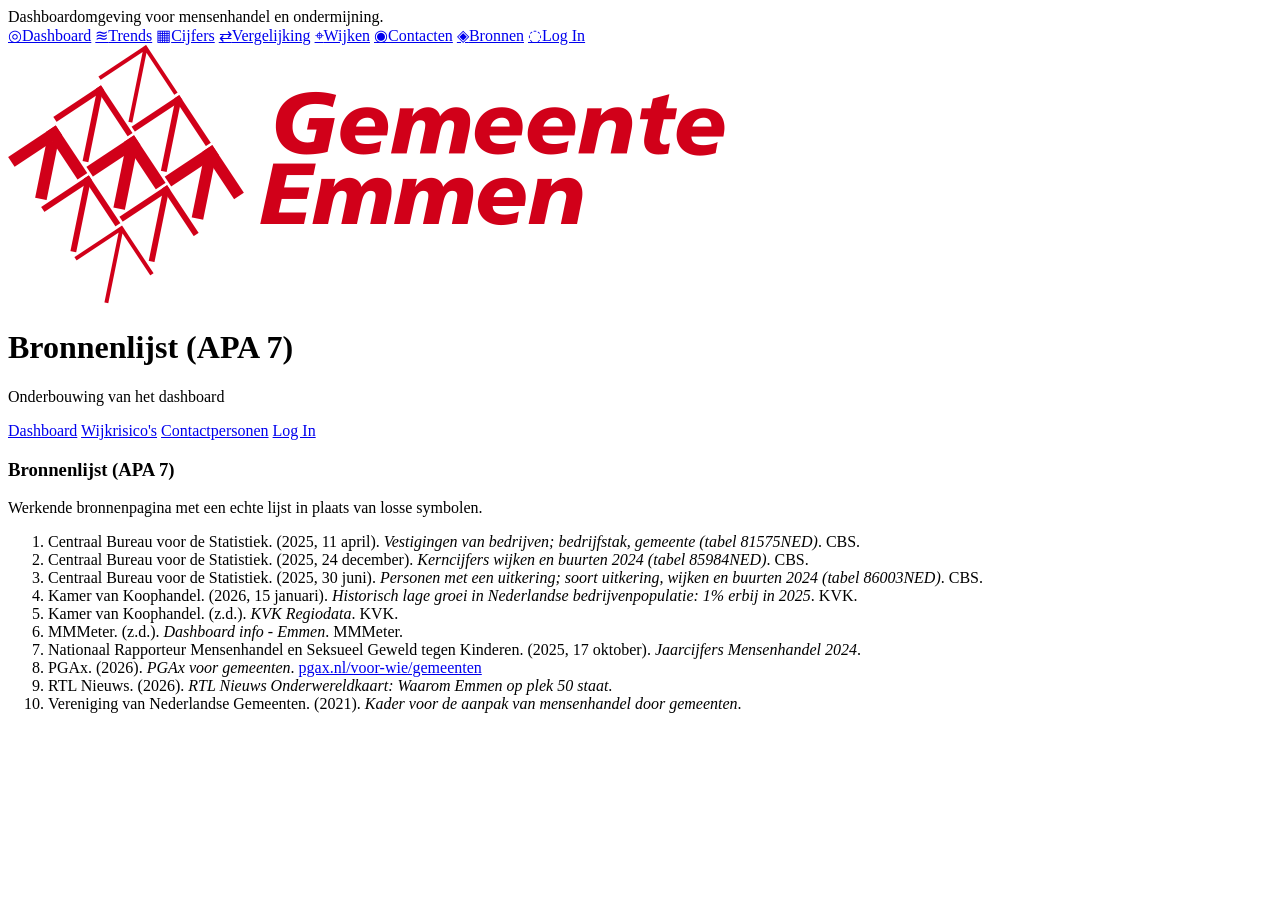
==== bronnen.html @ 6233e115 "Add files via upload" ====
<!DOCTYPE html>
<html lang="nl">
<head>
  <meta charset="UTF-8" />
  <meta name="viewport" content="width=device-width, initial-scale=1.0" />
  <title>Bronnenlijst (APA 7)</title>
  <link rel="stylesheet" href="styles.css" />
</head>
<body>
  <div class="dashboard">
    
    <aside class="sidebar">
      <div class="brand">
        <div class="brand-dot"></div>
        <div class="brand-sub">Dashboardomgeving voor mensenhandel en ondermijning.</div>
      </div>
      <nav class="side-nav"><a href="index.html" class="side-link "><span class="side-icon">◎</span><span>Dashboard</span></a>
<a href="trends.html" class="side-link "><span class="side-icon">≋</span><span>Trends</span></a>
<a href="cijfers.html" class="side-link "><span class="side-icon">▦</span><span>Cijfers</span></a>
<a href="vergelijking.html" class="side-link "><span class="side-icon">⇄</span><span>Vergelijking</span></a>
<a href="kaart.html" class="side-link "><span class="side-icon">⌖</span><span>Wijken</span></a>
<a href="contacten.html" class="side-link "><span class="side-icon">◉</span><span>Contacten</span></a>
<a href="bronnen.html" class="side-link active"><span class="side-icon">◈</span><span>Bronnen</span></a>
<a href="login.html" class="side-link "><span class="side-icon">◌</span><span>Log In</span></a></nav>
    </aside>
    
    <div class="main">
      
      <header class="topbar">
        <div class="topbar-inner">
          <div class="tophead">
            <img src="[data-uri]" alt="Gemeente Emmen logo">
            <div>
              <h1>Bronnenlijst (APA 7)</h1>
              <p>Onderbouwing van het dashboard</p>
            </div>
          </div>
          <div class="top-actions">
            <a class="btn" href="index.html">Dashboard</a>
            <a class="btn" href="kaart.html">Wijkrisico's</a>
            <a class="btn" href="contacten.html">Contactpersonen</a>
            <a class="btn btn-primary" href="login.html">Log In</a>
          </div>
        </div>
      </header>
    
      <main class="page">
        
<section class="section">
  <div class="section-head"><h3>Bronnenlijst (APA 7)</h3><p>Werkende bronnenpagina met een echte lijst in plaats van losse symbolen.</p></div>
  <div class="section-body">
    <ol class="source-list">
      <li><span>Centraal Bureau voor de Statistiek. (2025, 11 april). <em>Vestigingen van bedrijven; bedrijfstak, gemeente (tabel 81575NED)</em>. CBS.</span></li>
      <li><span>Centraal Bureau voor de Statistiek. (2025, 24 december). <em>Kerncijfers wijken en buurten 2024 (tabel 85984NED)</em>. CBS.</span></li>
      <li><span>Centraal Bureau voor de Statistiek. (2025, 30 juni). <em>Personen met een uitkering; soort uitkering, wijken en buurten 2024 (tabel 86003NED)</em>. CBS.</span></li>
      <li><span>Kamer van Koophandel. (2026, 15 januari). <em>Historisch lage groei in Nederlandse bedrijvenpopulatie: 1% erbij in 2025</em>. KVK.</span></li>
      <li><span>Kamer van Koophandel. (z.d.). <em>KVK Regiodata</em>. KVK.</span></li>
      <li><span>MMMeter. (z.d.). <em>Dashboard info - Emmen</em>. MMMeter.</span></li>
      <li><span>Nationaal Rapporteur Mensenhandel en Seksueel Geweld tegen Kinderen. (2025, 17 oktober). <em>Jaarcijfers Mensenhandel 2024</em>.</span></li>
      <li><span>PGAx. (2026). <em>PGAx voor gemeenten</em>. </span><a class="source-link" href="https://pgax.nl/voor-wie/gemeenten" target="_blank" rel="noopener noreferrer">pgax.nl/voor-wie/gemeenten</a></li>
      <li><span>RTL Nieuws. (2026). <em>RTL Nieuws Onderwereldkaart: Waarom Emmen op plek 50 staat</em>.</span></li>
      <li><span>Vereniging van Nederlandse Gemeenten. (2021). <em>Kader voor de aanpak van mensenhandel door gemeenten</em>.</span></li>
    </ol>
  </div>
</section>

      </main>
    </div>
  </div>
  <script src="script.js"></script>
</body>
</html>
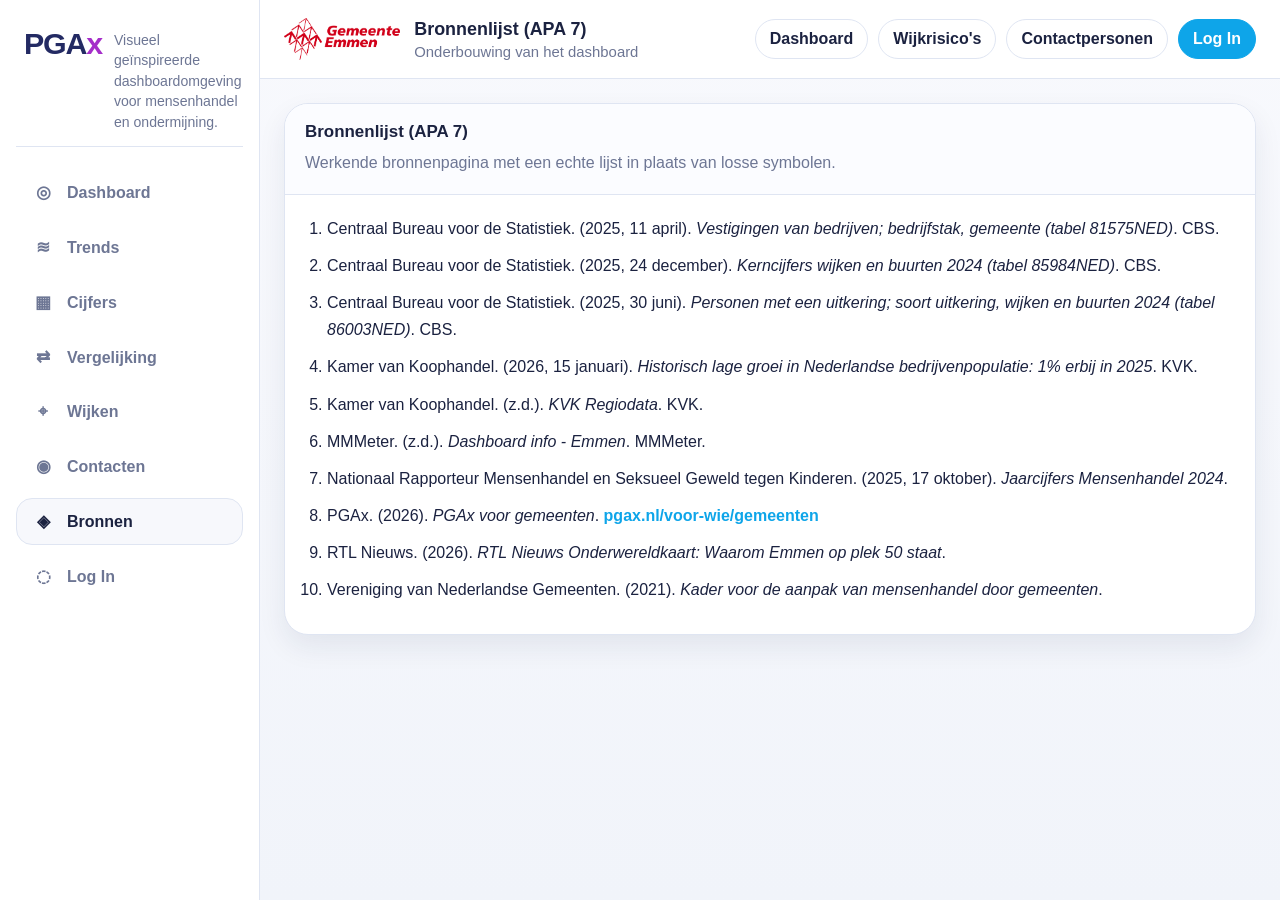
==== commit dbe951a0: "Add files via upload" ====
--- a/bronnen.html
+++ b/bronnen.html
@@ -7,25 +7,24 @@
   <link rel="stylesheet" href="styles.css" />
 </head>
 <body>
-  <div class="dashboard">
+  <div class="app">
     
     <aside class="sidebar">
       <div class="brand">
-        <div class="brand-dot"></div>
-        <div class="brand-sub">Dashboardomgeving voor mensenhandel en ondermijning.</div>
+        <div class="brand-mark">PGA<span class="x">x</span></div>
+        <div class="brand-copy">Visueel geïnspireerde dashboardomgeving voor mensenhandel en ondermijning.</div>
       </div>
-      <nav class="side-nav"><a href="index.html" class="side-link "><span class="side-icon">◎</span><span>Dashboard</span></a>
-<a href="trends.html" class="side-link "><span class="side-icon">≋</span><span>Trends</span></a>
-<a href="cijfers.html" class="side-link "><span class="side-icon">▦</span><span>Cijfers</span></a>
-<a href="vergelijking.html" class="side-link "><span class="side-icon">⇄</span><span>Vergelijking</span></a>
-<a href="kaart.html" class="side-link "><span class="side-icon">⌖</span><span>Wijken</span></a>
-<a href="contacten.html" class="side-link "><span class="side-icon">◉</span><span>Contacten</span></a>
-<a href="bronnen.html" class="side-link active"><span class="side-icon">◈</span><span>Bronnen</span></a>
-<a href="login.html" class="side-link "><span class="side-icon">◌</span><span>Log In</span></a></nav>
+      <nav class="nav"><a href="index.html" class=""><span class="icon">◎</span><span>Dashboard</span></a>
+<a href="trends.html" class=""><span class="icon">≋</span><span>Trends</span></a>
+<a href="cijfers.html" class=""><span class="icon">▦</span><span>Cijfers</span></a>
+<a href="vergelijking.html" class=""><span class="icon">⇄</span><span>Vergelijking</span></a>
+<a href="kaart.html" class=""><span class="icon">⌖</span><span>Wijken</span></a>
+<a href="contacten.html" class=""><span class="icon">◉</span><span>Contacten</span></a>
+<a href="bronnen.html" class="active"><span class="icon">◈</span><span>Bronnen</span></a>
+<a href="login.html" class=""><span class="icon">◌</span><span>Log In</span></a></nav>
     </aside>
     
     <div class="main">
-      
       <header class="topbar">
         <div class="topbar-inner">
           <div class="tophead">
@@ -39,27 +38,26 @@
             <a class="btn" href="index.html">Dashboard</a>
             <a class="btn" href="kaart.html">Wijkrisico's</a>
             <a class="btn" href="contacten.html">Contactpersonen</a>
-            <a class="btn btn-primary" href="login.html">Log In</a>
+            <a class="btn primary" href="login.html">Log In</a>
           </div>
         </div>
       </header>
-    
       <main class="page">
         
 <section class="section">
   <div class="section-head"><h3>Bronnenlijst (APA 7)</h3><p>Werkende bronnenpagina met een echte lijst in plaats van losse symbolen.</p></div>
   <div class="section-body">
     <ol class="source-list">
-      <li><span>Centraal Bureau voor de Statistiek. (2025, 11 april). <em>Vestigingen van bedrijven; bedrijfstak, gemeente (tabel 81575NED)</em>. CBS.</span></li>
-      <li><span>Centraal Bureau voor de Statistiek. (2025, 24 december). <em>Kerncijfers wijken en buurten 2024 (tabel 85984NED)</em>. CBS.</span></li>
-      <li><span>Centraal Bureau voor de Statistiek. (2025, 30 juni). <em>Personen met een uitkering; soort uitkering, wijken en buurten 2024 (tabel 86003NED)</em>. CBS.</span></li>
-      <li><span>Kamer van Koophandel. (2026, 15 januari). <em>Historisch lage groei in Nederlandse bedrijvenpopulatie: 1% erbij in 2025</em>. KVK.</span></li>
-      <li><span>Kamer van Koophandel. (z.d.). <em>KVK Regiodata</em>. KVK.</span></li>
-      <li><span>MMMeter. (z.d.). <em>Dashboard info - Emmen</em>. MMMeter.</span></li>
-      <li><span>Nationaal Rapporteur Mensenhandel en Seksueel Geweld tegen Kinderen. (2025, 17 oktober). <em>Jaarcijfers Mensenhandel 2024</em>.</span></li>
-      <li><span>PGAx. (2026). <em>PGAx voor gemeenten</em>. </span><a class="source-link" href="https://pgax.nl/voor-wie/gemeenten" target="_blank" rel="noopener noreferrer">pgax.nl/voor-wie/gemeenten</a></li>
-      <li><span>RTL Nieuws. (2026). <em>RTL Nieuws Onderwereldkaart: Waarom Emmen op plek 50 staat</em>.</span></li>
-      <li><span>Vereniging van Nederlandse Gemeenten. (2021). <em>Kader voor de aanpak van mensenhandel door gemeenten</em>.</span></li>
+      <li>Centraal Bureau voor de Statistiek. (2025, 11 april). <em>Vestigingen van bedrijven; bedrijfstak, gemeente (tabel 81575NED)</em>. CBS.</li>
+      <li>Centraal Bureau voor de Statistiek. (2025, 24 december). <em>Kerncijfers wijken en buurten 2024 (tabel 85984NED)</em>. CBS.</li>
+      <li>Centraal Bureau voor de Statistiek. (2025, 30 juni). <em>Personen met een uitkering; soort uitkering, wijken en buurten 2024 (tabel 86003NED)</em>. CBS.</li>
+      <li>Kamer van Koophandel. (2026, 15 januari). <em>Historisch lage groei in Nederlandse bedrijvenpopulatie: 1% erbij in 2025</em>. KVK.</li>
+      <li>Kamer van Koophandel. (z.d.). <em>KVK Regiodata</em>. KVK.</li>
+      <li>MMMeter. (z.d.). <em>Dashboard info - Emmen</em>. MMMeter.</li>
+      <li>Nationaal Rapporteur Mensenhandel en Seksueel Geweld tegen Kinderen. (2025, 17 oktober). <em>Jaarcijfers Mensenhandel 2024</em>.</li>
+      <li>PGAx. (2026). <em>PGAx voor gemeenten</em>. <a class="source-link" href="https://pgax.nl/voor-wie/gemeenten" target="_blank" rel="noopener noreferrer">pgax.nl/voor-wie/gemeenten</a></li>
+      <li>RTL Nieuws. (2026). <em>RTL Nieuws Onderwereldkaart: Waarom Emmen op plek 50 staat</em>.</li>
+      <li>Vereniging van Nederlandse Gemeenten. (2021). <em>Kader voor de aanpak van mensenhandel door gemeenten</em>.</li>
     </ol>
   </div>
 </section>
--- a/styles.css
+++ b/styles.css
@@ -0,0 +1,560 @@
+
+:root{
+  --bg:#f5f7fb;
+  --panel:#ffffff;
+  --panel-soft:#f7f8fc;
+  --ink:#1b2240;
+  --muted:#6d7694;
+  --line:#dfe5f2;
+  --navy:#232a63;
+  --purple:#a52ec9;
+  --blue:#0ea5e9;
+  --shadow:0 12px 28px rgba(25,33,72,.08);
+  --radius:20px;
+  --red-soft:#fde7ec;
+  --yellow-soft:#fff3da;
+  --green-soft:#e7f6ea;
+  --purple-soft:#f0e8fb;
+}
+*{box-sizing:border-box}
+html{scroll-behavior:smooth}
+body{
+  margin:0;
+  font-family:Inter,Arial,sans-serif;
+  background:linear-gradient(180deg,#f8f9fd 0%, #f1f4fa 100%);
+  color:var(--ink);
+}
+a{color:inherit}
+.app{
+  display:grid;
+  grid-template-columns:260px minmax(0,1fr);
+  min-height:100vh;
+}
+.sidebar{
+  background:#fff;
+  border-right:1px solid var(--line);
+  padding:22px 16px;
+  position:sticky;
+  top:0;
+  height:100vh;
+}
+.brand{
+  display:flex;
+  align-items:flex-start;
+  gap:12px;
+  margin-bottom:22px;
+  padding:6px 8px 14px 8px;
+  border-bottom:1px solid var(--line);
+}
+.brand-mark{
+  font-size:1.9rem;
+  font-weight:900;
+  line-height:1;
+  color:var(--navy);
+  letter-spacing:-.04em;
+}
+.brand-mark .x{color:var(--purple)}
+.brand-copy{
+  font-size:.88rem;
+  color:var(--muted);
+  line-height:1.45;
+  margin-top:2px;
+}
+.nav{
+  display:grid;
+  gap:8px;
+}
+.nav a{
+  text-decoration:none;
+  display:flex;
+  align-items:center;
+  gap:12px;
+  padding:12px 14px;
+  border-radius:16px;
+  border:1px solid transparent;
+  color:var(--muted);
+  font-weight:700;
+}
+.nav a:hover,.nav a.active{
+  background:var(--panel-soft);
+  border-color:var(--line);
+  color:var(--ink);
+}
+.icon{
+  width:24px;
+  text-align:center;
+  font-size:1.05rem;
+}
+.main{
+  min-width:0;
+}
+.topbar{
+  position:sticky;
+  top:0;
+  z-index:30;
+  background:rgba(255,255,255,.96);
+  backdrop-filter:blur(10px);
+  border-bottom:1px solid var(--line);
+}
+.topbar-inner{
+  max-width:1240px;
+  margin:0 auto;
+  padding:18px 24px;
+  display:flex;
+  align-items:center;
+  justify-content:space-between;
+  gap:16px;
+}
+.tophead{
+  display:flex;
+  align-items:center;
+  gap:14px;
+  min-width:0;
+}
+.tophead img{
+  height:42px;
+  width:auto;
+  display:block;
+  flex-shrink:0;
+}
+.tophead h1{
+  margin:0;
+  font-size:1.12rem;
+}
+.tophead p{
+  margin:4px 0 0 0;
+  color:var(--muted);
+  font-size:.93rem;
+}
+.top-actions{
+  display:flex;
+  gap:10px;
+  flex-wrap:wrap;
+}
+.btn{
+  display:inline-flex;
+  align-items:center;
+  justify-content:center;
+  gap:8px;
+  border:1px solid var(--line);
+  background:#fff;
+  color:var(--ink);
+  border-radius:999px;
+  padding:10px 14px;
+  text-decoration:none;
+  font:inherit;
+  font-weight:700;
+  cursor:pointer;
+}
+.btn.primary{
+  background:var(--blue);
+  border-color:var(--blue);
+  color:#fff;
+}
+.page{
+  max-width:1240px;
+  margin:0 auto;
+  padding:24px;
+}
+.hero,.card,.section,.tile,.stat{
+  background:var(--panel);
+  border:1px solid var(--line);
+  border-radius:24px;
+  box-shadow:var(--shadow);
+}
+.hero,.card{
+  padding:28px;
+  margin-bottom:18px;
+}
+.eyebrow{
+  display:inline-flex;
+  align-items:center;
+  gap:8px;
+  padding:8px 12px;
+  border-radius:999px;
+  background:#eef1fa;
+  color:var(--navy);
+  font-size:.84rem;
+  font-weight:800;
+  margin-bottom:14px;
+}
+.hero-grid{
+  display:grid;
+  grid-template-columns:1.15fr .95fr;
+  gap:22px;
+  align-items:start;
+}
+.hero h2,.card h2{
+  margin:0 0 12px 0;
+  font-size:1.55rem;
+  line-height:1.2;
+}
+.hero p,.card p{
+  margin:0 0 12px 0;
+  color:var(--muted);
+  line-height:1.7;
+}
+.hero-preview{
+  border:1px solid var(--line);
+  border-radius:18px;
+  overflow:hidden;
+  background:linear-gradient(180deg,#fafbff 0%, #f4f6fc 100%);
+  padding:18px;
+}
+.preview-shell{
+  border:1px solid var(--line);
+  border-radius:18px;
+  background:#fff;
+  padding:16px;
+}
+.preview-grid{
+  display:grid;
+  grid-template-columns:1.4fr .9fr;
+  gap:14px;
+}
+.preview-box{
+  border:1px solid var(--line);
+  border-radius:14px;
+  padding:12px;
+  background:#fbfcff;
+}
+.preview-line{
+  height:12px;
+  border-radius:999px;
+  background:#e8ebf4;
+  margin-bottom:10px;
+}
+.preview-line.short{width:42%}
+.preview-line.mid{width:68%}
+.preview-line.long{width:100%}
+.preview-btn{
+  display:inline-block;
+  padding:8px 12px;
+  border-radius:10px;
+  background:var(--blue);
+  color:#fff;
+  font-weight:700;
+}
+.stats{
+  display:grid;
+  grid-template-columns:repeat(4,minmax(0,1fr));
+  gap:14px;
+  margin:18px 0;
+}
+.stat{
+  padding:18px;
+}
+.stat .label{
+  color:var(--muted);
+  font-size:.9rem;
+}
+.stat .value{
+  font-size:1.85rem;
+  font-weight:800;
+  margin-top:8px;
+}
+.tiles{
+  display:grid;
+  grid-template-columns:repeat(3,minmax(0,1fr));
+  gap:16px;
+}
+.tile{
+  padding:18px;
+  text-decoration:none;
+  color:var(--ink);
+}
+.tile.red{background:linear-gradient(180deg,#fff 0%, var(--red-soft) 100%)}
+.tile.yellow{background:linear-gradient(180deg,#fff 0%, var(--yellow-soft) 100%)}
+.tile.green{background:linear-gradient(180deg,#fff 0%, var(--green-soft) 100%)}
+.tile.purple{background:linear-gradient(180deg,#fff 0%, var(--purple-soft) 100%)}
+.tile h3{
+  margin:0 0 8px 0;
+  font-size:1rem;
+}
+.tile p{
+  margin:0;
+  color:var(--muted);
+  line-height:1.6;
+}
+.section{
+  overflow:hidden;
+  margin-bottom:18px;
+}
+.section-head{
+  padding:18px 20px;
+  border-bottom:1px solid var(--line);
+  background:#fbfcff;
+}
+.section-head h3{
+  margin:0;
+  font-size:1.06rem;
+}
+.section-head p{
+  margin:8px 0 0 0;
+  color:var(--muted);
+  line-height:1.6;
+}
+.section-body{
+  padding:20px;
+}
+.grid-2{
+  display:grid;
+  grid-template-columns:repeat(2,minmax(0,1fr));
+  gap:16px;
+}
+.info-box,.mini,.result-card,.kpi,.search-card{
+  border:1px solid var(--line);
+  border-radius:18px;
+  padding:16px;
+  background:#fff;
+}
+.mini h4,.result-card h4,.info-box h4{
+  margin:0 0 8px 0;
+  font-size:.98rem;
+}
+.mini p,.result-card p,.info-box p{
+  margin:0;
+  color:var(--muted);
+  line-height:1.65;
+}
+.kpi-grid{
+  display:grid;
+  grid-template-columns:repeat(3,minmax(0,1fr));
+  gap:16px;
+  margin-bottom:16px;
+}
+.kpi-title{
+  color:var(--muted);
+  font-size:.88rem;
+}
+.kpi-value{
+  font-size:1.7rem;
+  font-weight:800;
+  margin-top:8px;
+}
+.bar-card{
+  border:1px solid var(--line);
+  border-radius:18px;
+  padding:16px;
+  background:#fff;
+}
+.bar-row{margin-bottom:14px}
+.bar-row:last-child{margin-bottom:0}
+.bar-head{
+  display:flex;
+  justify-content:space-between;
+  gap:12px;
+  font-weight:700;
+  margin-bottom:6px;
+}
+.bar-track{
+  width:100%;
+  height:12px;
+  background:#eef2f9;
+  border-radius:999px;
+  overflow:hidden;
+}
+.bar-fill{
+  height:100%;
+  border-radius:999px;
+  background:linear-gradient(90deg,var(--blue),var(--purple));
+}
+.table{
+  width:100%;
+  border-collapse:collapse;
+  font-size:.95rem;
+}
+.table th,.table td{
+  text-align:left;
+  padding:12px 10px;
+  border-bottom:1px solid var(--line);
+  vertical-align:top;
+}
+.table th{
+  font-size:.88rem;
+  color:var(--muted);
+}
+.badge{
+  display:inline-block;
+  padding:6px 10px;
+  border-radius:999px;
+  font-size:.82rem;
+  font-weight:800;
+}
+.badge.high{background:#fdecef;color:#b42318}
+.badge.mid{background:#fff5e6;color:#c87b00}
+.badge.low{background:#edf8ee;color:#2f7d32}
+.badge.soft{
+  background:#eef1fa;
+  color:var(--navy);
+}
+.map-card{
+  position:relative;
+  border:1px solid var(--line);
+  border-radius:20px;
+  overflow:hidden;
+  background:#fff;
+}
+.map-card img{
+  width:100%;
+  display:block;
+}
+.map-overlay{
+  position:absolute;
+  left:14px;
+  bottom:14px;
+}
+.legend{
+  background:#fff;
+  padding:10px 14px;
+  border-radius:14px;
+  box-shadow:0 6px 18px rgba(0,0,0,.12);
+  display:flex;
+  gap:10px;
+  flex-wrap:wrap;
+  font-size:.86rem;
+}
+.legend span{
+  display:inline-flex;
+  align-items:center;
+  gap:8px;
+}
+.dot{
+  width:10px;
+  height:10px;
+  border-radius:999px;
+  display:inline-block;
+}
+.list{
+  display:grid;
+  gap:10px;
+}
+.source-list{
+  margin:0;
+  padding-left:22px;
+  line-height:1.7;
+}
+.source-list li{
+  margin-bottom:10px;
+}
+.source-link{
+  color:var(--blue);
+  text-decoration:none;
+  font-weight:700;
+}
+.source-link:hover{text-decoration:underline}
+.login-box{
+  max-width:560px;
+}
+.field{
+  display:grid;
+  gap:8px;
+  margin-bottom:14px;
+}
+.field label{
+  font-weight:700;
+  font-size:.94rem;
+}
+.field input{
+  width:100%;
+  border:1px solid #cfd7e6;
+  background:#fff;
+  color:var(--ink);
+  border-radius:14px;
+  padding:12px 14px;
+  font:inherit;
+}
+.notice,.success{
+  padding:12px 14px;
+  border-radius:14px;
+  margin-top:14px;
+}
+.notice{background:#fff7f8;border:1px solid #f3c3cb;color:#8a2332}
+.success{background:#edf8ee;border:1px solid #b8dfbc;color:#255d28}
+.hidden{display:none!important}
+.search-grid{
+  display:grid;
+  grid-template-columns:1.2fr 1fr 1fr auto;
+  gap:12px;
+  margin-bottom:18px;
+}
+.search-results{
+  display:grid;
+  gap:14px;
+}
+.meta-grid{
+  display:grid;
+  grid-template-columns:repeat(3,minmax(0,1fr));
+  gap:12px;
+  margin-top:10px;
+}
+.meta-item{
+  border:1px solid var(--line);
+  border-radius:14px;
+  padding:12px;
+  background:#fbfcff;
+}
+.meta-item .label{
+  color:var(--muted);
+  font-size:.84rem;
+  margin-bottom:6px;
+}
+.meta-item .value{
+  font-weight:700;
+}
+.tag{
+  display:inline-block;
+  padding:6px 10px;
+  border-radius:999px;
+  background:#eef1fa;
+  color:var(--navy);
+  font-size:.8rem;
+  font-weight:700;
+  margin-right:6px;
+  margin-top:6px;
+}
+.detail-link{
+  display:inline-flex;
+  align-items:center;
+  gap:8px;
+  padding:8px 12px;
+  border-radius:999px;
+  border:1px solid var(--line);
+  background:#fff;
+  color:var(--ink);
+  text-decoration:none;
+  font-weight:700;
+  margin-top:12px;
+}
+.detail-link:hover{
+  background:var(--panel-soft);
+}
+.case-detail-grid{
+  display:grid;
+  grid-template-columns:repeat(2,minmax(0,1fr));
+  gap:16px;
+}
+.case-box{
+  border:1px solid var(--line);
+  border-radius:18px;
+  padding:16px;
+  background:#fff;
+}
+.case-box h4{margin:0 0 10px 0;font-size:1rem}
+.case-box p{margin:0;color:var(--muted);line-height:1.65}
+.empty-state{
+  color:var(--muted);
+  padding:10px 0;
+}
+@media (max-width:1100px){
+  .app{grid-template-columns:1fr}
+  .sidebar{position:static;height:auto;border-right:0;border-bottom:1px solid var(--line)}
+}
+@media (max-width:980px){
+  .stats,.tiles,.grid-2,.hero-grid,.kpi-grid,.case-detail-grid,.meta-grid{grid-template-columns:1fr}
+  .search-grid{grid-template-columns:1fr}
+}
+@media (max-width:640px){
+  .page,.topbar-inner{padding-left:16px;padding-right:16px}
+  .tophead img{height:34px}
+}
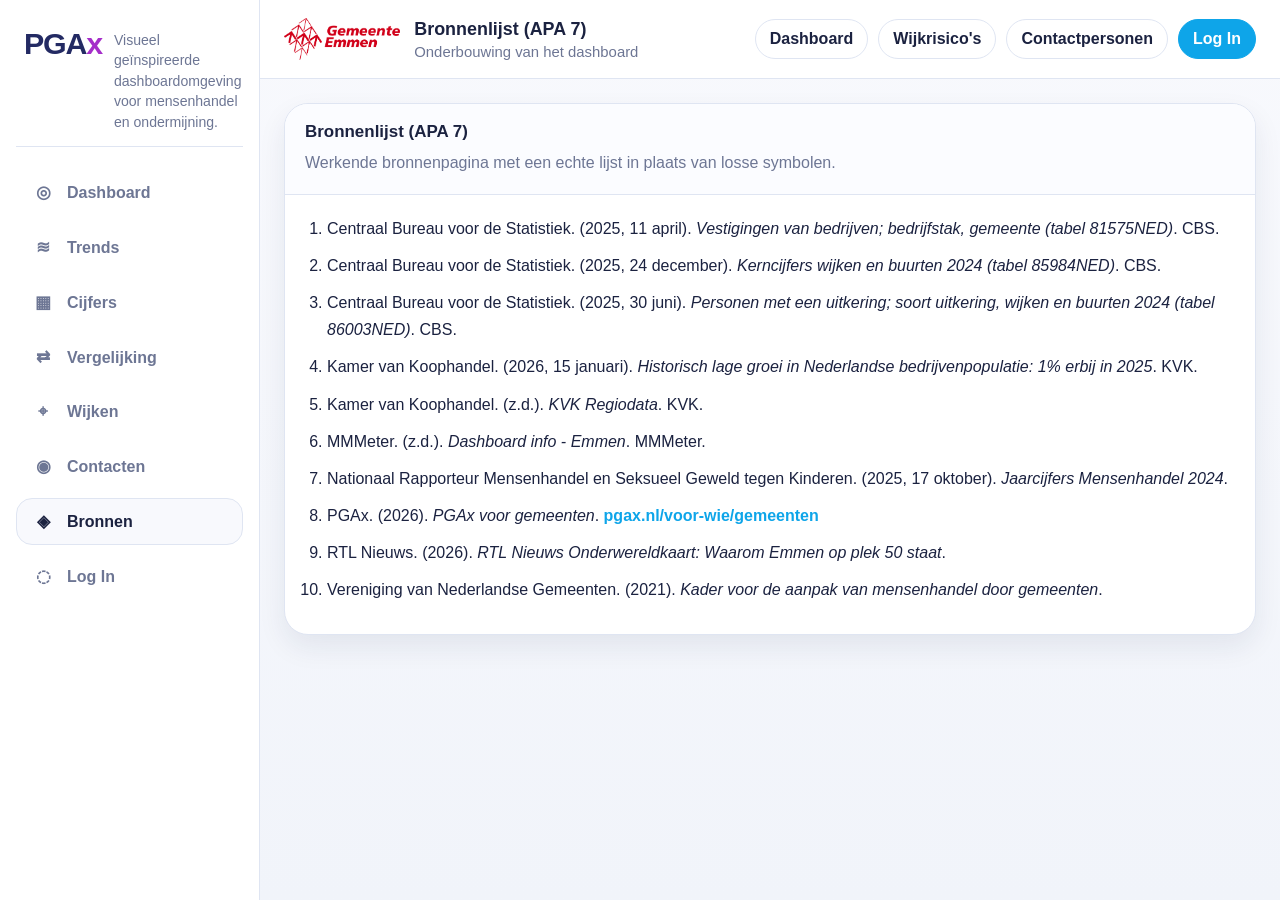
==== commit c8f0e798: "Add files via upload" ====
--- a/bronnen.html
+++ b/bronnen.html
@@ -8,7 +8,6 @@
 </head>
 <body>
   <div class="app">
-    
     <aside class="sidebar">
       <div class="brand">
         <div class="brand-mark">PGA<span class="x">x</span></div>
@@ -23,7 +22,6 @@
 <a href="bronnen.html" class="active"><span class="icon">◈</span><span>Bronnen</span></a>
 <a href="login.html" class=""><span class="icon">◌</span><span>Log In</span></a></nav>
     </aside>
-    
     <div class="main">
       <header class="topbar">
         <div class="topbar-inner">
@@ -43,7 +41,6 @@
         </div>
       </header>
       <main class="page">
-        
 <section class="section">
   <div class="section-head"><h3>Bronnenlijst (APA 7)</h3><p>Werkende bronnenpagina met een echte lijst in plaats van losse symbolen.</p></div>
   <div class="section-body">
@@ -61,8 +58,7 @@
     </ol>
   </div>
 </section>
-
-      </main>
+</main>
     </div>
   </div>
   <script src="script.js"></script>
--- a/styles.css
+++ b/styles.css
@@ -1,560 +1,104 @@
 
 :root{
-  --bg:#f5f7fb;
-  --panel:#ffffff;
-  --panel-soft:#f7f8fc;
-  --ink:#1b2240;
-  --muted:#6d7694;
-  --line:#dfe5f2;
-  --navy:#232a63;
-  --purple:#a52ec9;
-  --blue:#0ea5e9;
-  --shadow:0 12px 28px rgba(25,33,72,.08);
-  --radius:20px;
-  --red-soft:#fde7ec;
-  --yellow-soft:#fff3da;
-  --green-soft:#e7f6ea;
-  --purple-soft:#f0e8fb;
+  --bg:#f5f7fb; --panel:#ffffff; --panel-soft:#f8f9fd; --ink:#1b2240; --muted:#6d7694;
+  --line:#dfe5f2; --navy:#232a63; --purple:#a52ec9; --blue:#0ea5e9; --shadow:0 12px 28px rgba(25,33,72,.08);
+  --red-soft:#fde7ec; --yellow-soft:#fff3da; --green-soft:#e7f6ea; --purple-soft:#f0e8fb;
 }
 *{box-sizing:border-box}
 html{scroll-behavior:smooth}
-body{
-  margin:0;
-  font-family:Inter,Arial,sans-serif;
-  background:linear-gradient(180deg,#f8f9fd 0%, #f1f4fa 100%);
-  color:var(--ink);
-}
+body{margin:0;font-family:Inter,Arial,sans-serif;background:linear-gradient(180deg,#f8f9fd 0%, #f1f4fa 100%);color:var(--ink)}
 a{color:inherit}
-.app{
-  display:grid;
-  grid-template-columns:260px minmax(0,1fr);
-  min-height:100vh;
-}
-.sidebar{
-  background:#fff;
-  border-right:1px solid var(--line);
-  padding:22px 16px;
-  position:sticky;
-  top:0;
-  height:100vh;
-}
-.brand{
-  display:flex;
-  align-items:flex-start;
-  gap:12px;
-  margin-bottom:22px;
-  padding:6px 8px 14px 8px;
-  border-bottom:1px solid var(--line);
-}
-.brand-mark{
-  font-size:1.9rem;
-  font-weight:900;
-  line-height:1;
-  color:var(--navy);
-  letter-spacing:-.04em;
-}
+.app{display:grid;grid-template-columns:260px minmax(0,1fr);min-height:100vh}
+.sidebar{background:#fff;border-right:1px solid var(--line);padding:22px 16px;position:sticky;top:0;height:100vh}
+.brand{display:flex;align-items:flex-start;gap:12px;margin-bottom:22px;padding:6px 8px 14px 8px;border-bottom:1px solid var(--line)}
+.brand-mark{font-size:1.9rem;font-weight:900;line-height:1;color:var(--navy);letter-spacing:-.04em}
 .brand-mark .x{color:var(--purple)}
-.brand-copy{
-  font-size:.88rem;
-  color:var(--muted);
-  line-height:1.45;
-  margin-top:2px;
-}
-.nav{
-  display:grid;
-  gap:8px;
-}
-.nav a{
-  text-decoration:none;
-  display:flex;
-  align-items:center;
-  gap:12px;
-  padding:12px 14px;
-  border-radius:16px;
-  border:1px solid transparent;
-  color:var(--muted);
-  font-weight:700;
-}
-.nav a:hover,.nav a.active{
-  background:var(--panel-soft);
-  border-color:var(--line);
-  color:var(--ink);
-}
-.icon{
-  width:24px;
-  text-align:center;
-  font-size:1.05rem;
-}
-.main{
-  min-width:0;
-}
-.topbar{
-  position:sticky;
-  top:0;
-  z-index:30;
-  background:rgba(255,255,255,.96);
-  backdrop-filter:blur(10px);
-  border-bottom:1px solid var(--line);
-}
-.topbar-inner{
-  max-width:1240px;
-  margin:0 auto;
-  padding:18px 24px;
-  display:flex;
-  align-items:center;
-  justify-content:space-between;
-  gap:16px;
-}
-.tophead{
-  display:flex;
-  align-items:center;
-  gap:14px;
-  min-width:0;
-}
-.tophead img{
-  height:42px;
-  width:auto;
-  display:block;
-  flex-shrink:0;
-}
-.tophead h1{
-  margin:0;
-  font-size:1.12rem;
-}
-.tophead p{
-  margin:4px 0 0 0;
-  color:var(--muted);
-  font-size:.93rem;
-}
-.top-actions{
-  display:flex;
-  gap:10px;
-  flex-wrap:wrap;
-}
-.btn{
-  display:inline-flex;
-  align-items:center;
-  justify-content:center;
-  gap:8px;
-  border:1px solid var(--line);
-  background:#fff;
-  color:var(--ink);
-  border-radius:999px;
-  padding:10px 14px;
-  text-decoration:none;
-  font:inherit;
-  font-weight:700;
-  cursor:pointer;
-}
-.btn.primary{
-  background:var(--blue);
-  border-color:var(--blue);
-  color:#fff;
-}
-.page{
-  max-width:1240px;
-  margin:0 auto;
-  padding:24px;
-}
-.hero,.card,.section,.tile,.stat{
-  background:var(--panel);
-  border:1px solid var(--line);
-  border-radius:24px;
-  box-shadow:var(--shadow);
-}
-.hero,.card{
-  padding:28px;
-  margin-bottom:18px;
-}
-.eyebrow{
-  display:inline-flex;
-  align-items:center;
-  gap:8px;
-  padding:8px 12px;
-  border-radius:999px;
-  background:#eef1fa;
-  color:var(--navy);
-  font-size:.84rem;
-  font-weight:800;
-  margin-bottom:14px;
-}
-.hero-grid{
-  display:grid;
-  grid-template-columns:1.15fr .95fr;
-  gap:22px;
-  align-items:start;
-}
-.hero h2,.card h2{
-  margin:0 0 12px 0;
-  font-size:1.55rem;
-  line-height:1.2;
-}
-.hero p,.card p{
-  margin:0 0 12px 0;
-  color:var(--muted);
-  line-height:1.7;
-}
-.hero-preview{
-  border:1px solid var(--line);
-  border-radius:18px;
-  overflow:hidden;
-  background:linear-gradient(180deg,#fafbff 0%, #f4f6fc 100%);
-  padding:18px;
-}
-.preview-shell{
-  border:1px solid var(--line);
-  border-radius:18px;
-  background:#fff;
-  padding:16px;
-}
-.preview-grid{
-  display:grid;
-  grid-template-columns:1.4fr .9fr;
-  gap:14px;
-}
-.preview-box{
-  border:1px solid var(--line);
-  border-radius:14px;
-  padding:12px;
-  background:#fbfcff;
-}
-.preview-line{
-  height:12px;
-  border-radius:999px;
-  background:#e8ebf4;
-  margin-bottom:10px;
-}
-.preview-line.short{width:42%}
-.preview-line.mid{width:68%}
-.preview-line.long{width:100%}
-.preview-btn{
-  display:inline-block;
-  padding:8px 12px;
-  border-radius:10px;
-  background:var(--blue);
-  color:#fff;
-  font-weight:700;
-}
-.stats{
-  display:grid;
-  grid-template-columns:repeat(4,minmax(0,1fr));
-  gap:14px;
-  margin:18px 0;
-}
-.stat{
-  padding:18px;
-}
-.stat .label{
-  color:var(--muted);
-  font-size:.9rem;
-}
-.stat .value{
-  font-size:1.85rem;
-  font-weight:800;
-  margin-top:8px;
-}
-.tiles{
-  display:grid;
-  grid-template-columns:repeat(3,minmax(0,1fr));
-  gap:16px;
-}
-.tile{
-  padding:18px;
-  text-decoration:none;
-  color:var(--ink);
-}
+.brand-copy{font-size:.88rem;color:var(--muted);line-height:1.45;margin-top:2px}
+.nav{display:grid;gap:8px}
+.nav a{text-decoration:none;display:flex;align-items:center;gap:12px;padding:12px 14px;border-radius:16px;border:1px solid transparent;color:var(--muted);font-weight:700}
+.nav a:hover,.nav a.active{background:var(--panel-soft);border-color:var(--line);color:var(--ink)}
+.icon{width:24px;text-align:center;font-size:1.05rem}
+.main{min-width:0}
+.topbar{position:sticky;top:0;z-index:20;background:rgba(255,255,255,.96);backdrop-filter:blur(10px);border-bottom:1px solid var(--line)}
+.topbar-inner{max-width:1240px;margin:0 auto;padding:18px 24px;display:flex;align-items:center;justify-content:space-between;gap:16px}
+.tophead{display:flex;align-items:center;gap:14px;min-width:0}
+.tophead img{height:42px;width:auto;display:block;flex-shrink:0}
+.tophead h1{margin:0;font-size:1.12rem}
+.tophead p{margin:4px 0 0 0;color:var(--muted);font-size:.93rem}
+.top-actions{display:flex;gap:10px;flex-wrap:wrap}
+.btn{display:inline-flex;align-items:center;justify-content:center;gap:8px;border:1px solid var(--line);background:#fff;color:var(--ink);border-radius:999px;padding:10px 14px;text-decoration:none;font:inherit;font-weight:700;cursor:pointer}
+.btn.primary{background:var(--blue);border-color:var(--blue);color:#fff}
+.page{max-width:1240px;margin:0 auto;padding:24px}
+.hero,.card,.section,.tile,.stat{background:var(--panel);border:1px solid var(--line);border-radius:24px;box-shadow:var(--shadow)}
+.hero,.card{padding:28px;margin-bottom:18px}
+.eyebrow{display:inline-flex;align-items:center;gap:8px;padding:8px 12px;border-radius:999px;background:#eef1fa;color:var(--navy);font-size:.84rem;font-weight:800;margin-bottom:14px}
+.hero-grid{display:grid;grid-template-columns:1.15fr .95fr;gap:22px;align-items:start}
+.hero h2,.card h2{margin:0 0 12px 0;font-size:1.55rem;line-height:1.2}
+.hero p,.card p{margin:0 0 12px 0;color:var(--muted);line-height:1.7}
+.preview-box{border:1px solid var(--line);border-radius:18px;background:#fff;padding:16px}
+.preview-line{height:12px;border-radius:999px;background:#e8ebf4;margin-bottom:10px}
+.preview-line.short{width:42%}.preview-line.mid{width:68%}.preview-line.long{width:100%}
+.preview-grid{display:grid;grid-template-columns:1.4fr .9fr;gap:14px}
+.preview-btn{display:inline-block;padding:8px 12px;border-radius:10px;background:var(--blue);color:#fff;font-weight:700}
+.stats{display:grid;grid-template-columns:repeat(4,minmax(0,1fr));gap:14px;margin:18px 0}
+.stat{padding:18px}.stat .label{color:var(--muted);font-size:.9rem}.stat .value{font-size:1.85rem;font-weight:800;margin-top:8px}
+.tiles{display:grid;grid-template-columns:repeat(3,minmax(0,1fr));gap:16px}
+.tile{padding:18px;text-decoration:none;color:var(--ink)}
 .tile.red{background:linear-gradient(180deg,#fff 0%, var(--red-soft) 100%)}
 .tile.yellow{background:linear-gradient(180deg,#fff 0%, var(--yellow-soft) 100%)}
 .tile.green{background:linear-gradient(180deg,#fff 0%, var(--green-soft) 100%)}
 .tile.purple{background:linear-gradient(180deg,#fff 0%, var(--purple-soft) 100%)}
-.tile h3{
-  margin:0 0 8px 0;
-  font-size:1rem;
-}
-.tile p{
-  margin:0;
-  color:var(--muted);
-  line-height:1.6;
-}
-.section{
-  overflow:hidden;
-  margin-bottom:18px;
-}
-.section-head{
-  padding:18px 20px;
-  border-bottom:1px solid var(--line);
-  background:#fbfcff;
-}
-.section-head h3{
-  margin:0;
-  font-size:1.06rem;
-}
-.section-head p{
-  margin:8px 0 0 0;
-  color:var(--muted);
-  line-height:1.6;
-}
-.section-body{
-  padding:20px;
-}
-.grid-2{
-  display:grid;
-  grid-template-columns:repeat(2,minmax(0,1fr));
-  gap:16px;
-}
-.info-box,.mini,.result-card,.kpi,.search-card{
-  border:1px solid var(--line);
-  border-radius:18px;
-  padding:16px;
-  background:#fff;
-}
-.mini h4,.result-card h4,.info-box h4{
-  margin:0 0 8px 0;
-  font-size:.98rem;
-}
-.mini p,.result-card p,.info-box p{
-  margin:0;
-  color:var(--muted);
-  line-height:1.65;
-}
-.kpi-grid{
-  display:grid;
-  grid-template-columns:repeat(3,minmax(0,1fr));
-  gap:16px;
-  margin-bottom:16px;
-}
-.kpi-title{
-  color:var(--muted);
-  font-size:.88rem;
-}
-.kpi-value{
-  font-size:1.7rem;
-  font-weight:800;
-  margin-top:8px;
-}
-.bar-card{
-  border:1px solid var(--line);
-  border-radius:18px;
-  padding:16px;
-  background:#fff;
-}
-.bar-row{margin-bottom:14px}
-.bar-row:last-child{margin-bottom:0}
-.bar-head{
-  display:flex;
-  justify-content:space-between;
-  gap:12px;
-  font-weight:700;
-  margin-bottom:6px;
-}
-.bar-track{
-  width:100%;
-  height:12px;
-  background:#eef2f9;
-  border-radius:999px;
-  overflow:hidden;
-}
-.bar-fill{
-  height:100%;
-  border-radius:999px;
-  background:linear-gradient(90deg,var(--blue),var(--purple));
-}
-.table{
-  width:100%;
-  border-collapse:collapse;
-  font-size:.95rem;
-}
-.table th,.table td{
-  text-align:left;
-  padding:12px 10px;
-  border-bottom:1px solid var(--line);
-  vertical-align:top;
-}
-.table th{
-  font-size:.88rem;
-  color:var(--muted);
-}
-.badge{
-  display:inline-block;
-  padding:6px 10px;
-  border-radius:999px;
-  font-size:.82rem;
-  font-weight:800;
-}
+.tile h3{margin:0 0 8px 0;font-size:1rem}.tile p{margin:0;color:var(--muted);line-height:1.6}
+.section{overflow:hidden;margin-bottom:18px}
+.section-head{padding:18px 20px;border-bottom:1px solid var(--line);background:#fbfcff}
+.section-head h3{margin:0;font-size:1.06rem}.section-head p{margin:8px 0 0 0;color:var(--muted);line-height:1.6}
+.section-body{padding:20px}
+.grid-2,.kpi-grid,.case-detail-grid,.meta-grid{display:grid;grid-template-columns:repeat(2,minmax(0,1fr));gap:16px}
+.kpi-grid{grid-template-columns:repeat(3,minmax(0,1fr));margin-bottom:16px}
+.info-box,.mini,.result-card,.kpi,.search-card,.case-box{border:1px solid var(--line);border-radius:18px;padding:16px;background:#fff}
+.mini h4,.result-card h4,.info-box h4,.case-box h4{margin:0 0 8px 0;font-size:.98rem}
+.mini p,.result-card p,.info-box p,.case-box p{margin:0;color:var(--muted);line-height:1.65}
+.kpi-title{color:var(--muted);font-size:.88rem}.kpi-value{font-size:1.7rem;font-weight:800;margin-top:8px}
+.bar-card{border:1px solid var(--line);border-radius:18px;padding:16px;background:#fff}
+.bar-row{margin-bottom:14px}.bar-row:last-child{margin-bottom:0}
+.bar-head{display:flex;justify-content:space-between;gap:12px;font-weight:700;margin-bottom:6px}
+.bar-track{width:100%;height:12px;background:#eef2f9;border-radius:999px;overflow:hidden}
+.bar-fill{height:100%;border-radius:999px;background:linear-gradient(90deg,var(--blue),var(--purple))}
+.table{width:100%;border-collapse:collapse;font-size:.95rem}
+.table th,.table td{text-align:left;padding:12px 10px;border-bottom:1px solid var(--line);vertical-align:top}
+.table th{font-size:.88rem;color:var(--muted)}
+.badge{display:inline-block;padding:6px 10px;border-radius:999px;font-size:.82rem;font-weight:800}
 .badge.high{background:#fdecef;color:#b42318}
 .badge.mid{background:#fff5e6;color:#c87b00}
 .badge.low{background:#edf8ee;color:#2f7d32}
-.badge.soft{
-  background:#eef1fa;
-  color:var(--navy);
-}
-.map-card{
-  position:relative;
-  border:1px solid var(--line);
-  border-radius:20px;
-  overflow:hidden;
-  background:#fff;
-}
-.map-card img{
-  width:100%;
-  display:block;
-}
-.map-overlay{
-  position:absolute;
-  left:14px;
-  bottom:14px;
-}
-.legend{
-  background:#fff;
-  padding:10px 14px;
-  border-radius:14px;
-  box-shadow:0 6px 18px rgba(0,0,0,.12);
-  display:flex;
-  gap:10px;
-  flex-wrap:wrap;
-  font-size:.86rem;
-}
-.legend span{
-  display:inline-flex;
-  align-items:center;
-  gap:8px;
-}
-.dot{
-  width:10px;
-  height:10px;
-  border-radius:999px;
-  display:inline-block;
-}
-.list{
-  display:grid;
-  gap:10px;
-}
-.source-list{
-  margin:0;
-  padding-left:22px;
-  line-height:1.7;
-}
-.source-list li{
-  margin-bottom:10px;
-}
-.source-link{
-  color:var(--blue);
-  text-decoration:none;
-  font-weight:700;
-}
-.source-link:hover{text-decoration:underline}
-.login-box{
-  max-width:560px;
-}
-.field{
-  display:grid;
-  gap:8px;
-  margin-bottom:14px;
-}
-.field label{
-  font-weight:700;
-  font-size:.94rem;
-}
-.field input{
-  width:100%;
-  border:1px solid #cfd7e6;
-  background:#fff;
-  color:var(--ink);
-  border-radius:14px;
-  padding:12px 14px;
-  font:inherit;
-}
-.notice,.success{
-  padding:12px 14px;
-  border-radius:14px;
-  margin-top:14px;
-}
+.badge.soft{background:#eef1fa;color:var(--navy)}
+.map-card{position:relative;border:1px solid var(--line);border-radius:20px;overflow:hidden;background:#fff}
+.map-card img{width:100%;display:block}
+.map-overlay{position:absolute;left:14px;bottom:14px}
+.legend{background:#fff;padding:10px 14px;border-radius:14px;box-shadow:0 6px 18px rgba(0,0,0,.12);display:flex;gap:10px;flex-wrap:wrap;font-size:.86rem}
+.legend span{display:inline-flex;align-items:center;gap:8px}
+.dot{width:10px;height:10px;border-radius:999px;display:inline-block}
+.source-list{margin:0;padding-left:22px;line-height:1.7}
+.source-list li{margin-bottom:10px}
+.source-link{color:var(--blue);text-decoration:none;font-weight:700}.source-link:hover{text-decoration:underline}
+.login-box{max-width:560px}
+.field{display:grid;gap:8px;margin-bottom:14px}
+.field label{font-weight:700;font-size:.94rem}
+.field input{width:100%;border:1px solid #cfd7e6;background:#fff;color:var(--ink);border-radius:14px;padding:12px 14px;font:inherit}
+.notice,.success{padding:12px 14px;border-radius:14px;margin-top:14px}
 .notice{background:#fff7f8;border:1px solid #f3c3cb;color:#8a2332}
 .success{background:#edf8ee;border:1px solid #b8dfbc;color:#255d28}
 .hidden{display:none!important}
-.search-grid{
-  display:grid;
-  grid-template-columns:1.2fr 1fr 1fr auto;
-  gap:12px;
-  margin-bottom:18px;
-}
-.search-results{
-  display:grid;
-  gap:14px;
-}
-.meta-grid{
-  display:grid;
-  grid-template-columns:repeat(3,minmax(0,1fr));
-  gap:12px;
-  margin-top:10px;
-}
-.meta-item{
-  border:1px solid var(--line);
-  border-radius:14px;
-  padding:12px;
-  background:#fbfcff;
-}
-.meta-item .label{
-  color:var(--muted);
-  font-size:.84rem;
-  margin-bottom:6px;
-}
-.meta-item .value{
-  font-weight:700;
-}
-.tag{
-  display:inline-block;
-  padding:6px 10px;
-  border-radius:999px;
-  background:#eef1fa;
-  color:var(--navy);
-  font-size:.8rem;
-  font-weight:700;
-  margin-right:6px;
-  margin-top:6px;
-}
-.detail-link{
-  display:inline-flex;
-  align-items:center;
-  gap:8px;
-  padding:8px 12px;
-  border-radius:999px;
-  border:1px solid var(--line);
-  background:#fff;
-  color:var(--ink);
-  text-decoration:none;
-  font-weight:700;
-  margin-top:12px;
-}
-.detail-link:hover{
-  background:var(--panel-soft);
-}
-.case-detail-grid{
-  display:grid;
-  grid-template-columns:repeat(2,minmax(0,1fr));
-  gap:16px;
-}
-.case-box{
-  border:1px solid var(--line);
-  border-radius:18px;
-  padding:16px;
-  background:#fff;
-}
-.case-box h4{margin:0 0 10px 0;font-size:1rem}
-.case-box p{margin:0;color:var(--muted);line-height:1.65}
-.empty-state{
-  color:var(--muted);
-  padding:10px 0;
-}
-@media (max-width:1100px){
-  .app{grid-template-columns:1fr}
-  .sidebar{position:static;height:auto;border-right:0;border-bottom:1px solid var(--line)}
-}
-@media (max-width:980px){
-  .stats,.tiles,.grid-2,.hero-grid,.kpi-grid,.case-detail-grid,.meta-grid{grid-template-columns:1fr}
-  .search-grid{grid-template-columns:1fr}
-}
-@media (max-width:640px){
-  .page,.topbar-inner{padding-left:16px;padding-right:16px}
-  .tophead img{height:34px}
-}
+.search-grid{display:grid;grid-template-columns:1.2fr 1fr 1fr auto;gap:12px;margin-bottom:18px}
+.search-results{display:grid;gap:14px}
+.meta-grid{grid-template-columns:repeat(3,minmax(0,1fr));margin-top:10px}
+.meta-item{border:1px solid var(--line);border-radius:14px;padding:12px;background:#fbfcff}
+.meta-item .label{color:var(--muted);font-size:.84rem;margin-bottom:6px}
+.meta-item .value{font-weight:700}
+.tag{display:inline-block;padding:6px 10px;border-radius:999px;background:#eef1fa;color:var(--navy);font-size:.8rem;font-weight:700;margin-right:6px;margin-top:6px}
+.detail-link{display:inline-flex;align-items:center;gap:8px;padding:8px 12px;border-radius:999px;border:1px solid var(--line);background:#fff;color:var(--ink);text-decoration:none;font-weight:700;margin-top:12px}
+.detail-link:hover{background:var(--panel-soft)}
+.empty-state{color:var(--muted);padding:10px 0}
+@media (max-width:1100px){.app{grid-template-columns:1fr}.sidebar{position:static;height:auto;border-right:0;border-bottom:1px solid var(--line)}}
+@media (max-width:980px){.stats,.tiles,.grid-2,.hero-grid,.kpi-grid,.case-detail-grid,.meta-grid{grid-template-columns:1fr}.search-grid,.preview-grid{grid-template-columns:1fr}}
+@media (max-width:640px){.page,.topbar-inner{padding-left:16px;padding-right:16px}.tophead img{height:34px}}
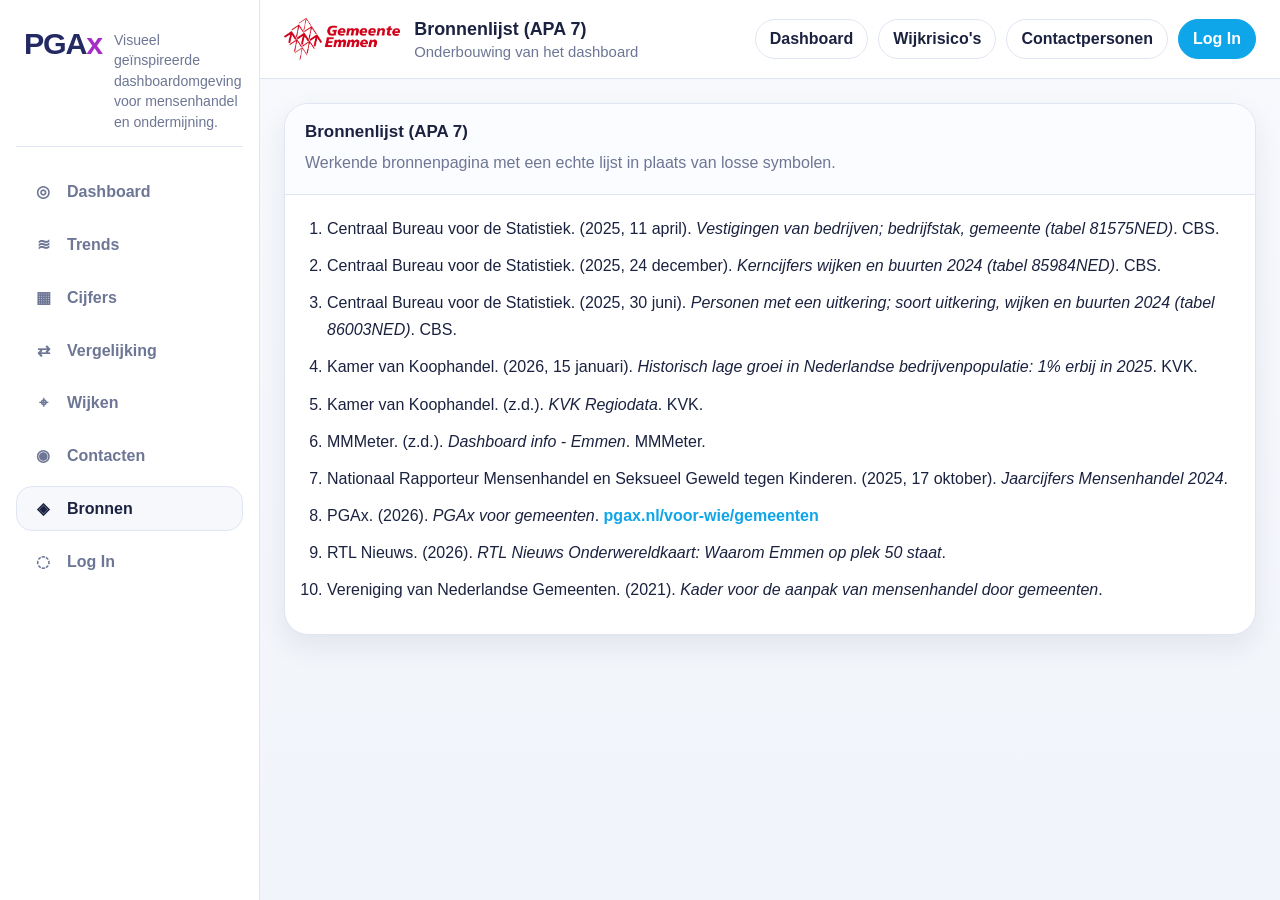
==== commit 5901b472: "Add files via upload" ====
--- a/bronnen.html
+++ b/bronnen.html
@@ -1,66 +1,25 @@
 <!DOCTYPE html>
-<html lang="nl">
-<head>
-  <meta charset="UTF-8" />
-  <meta name="viewport" content="width=device-width, initial-scale=1.0" />
-  <title>Bronnenlijst (APA 7)</title>
-  <link rel="stylesheet" href="styles.css" />
-</head>
-<body>
-  <div class="app">
-    <aside class="sidebar">
-      <div class="brand">
-        <div class="brand-mark">PGA<span class="x">x</span></div>
-        <div class="brand-copy">Visueel geïnspireerde dashboardomgeving voor mensenhandel en ondermijning.</div>
-      </div>
-      <nav class="nav"><a href="index.html" class=""><span class="icon">◎</span><span>Dashboard</span></a>
+<html lang="nl"><head><meta charset="UTF-8" /><meta name="viewport" content="width=device-width, initial-scale=1.0" /><title>Bronnenlijst (APA 7)</title><link rel="stylesheet" href="styles.css" /></head>
+<body><div class="app"><aside class="sidebar"><div class="brand"><div class="brand-mark">PGA<span class="x">x</span></div><div class="brand-copy">Visueel geïnspireerde dashboardomgeving voor mensenhandel en ondermijning.</div></div><nav class="nav"><a href="index.html" class=""><span class="icon">◎</span><span>Dashboard</span></a>
 <a href="trends.html" class=""><span class="icon">≋</span><span>Trends</span></a>
 <a href="cijfers.html" class=""><span class="icon">▦</span><span>Cijfers</span></a>
 <a href="vergelijking.html" class=""><span class="icon">⇄</span><span>Vergelijking</span></a>
 <a href="kaart.html" class=""><span class="icon">⌖</span><span>Wijken</span></a>
 <a href="contacten.html" class=""><span class="icon">◉</span><span>Contacten</span></a>
 <a href="bronnen.html" class="active"><span class="icon">◈</span><span>Bronnen</span></a>
-<a href="login.html" class=""><span class="icon">◌</span><span>Log In</span></a></nav>
-    </aside>
-    <div class="main">
-      <header class="topbar">
-        <div class="topbar-inner">
-          <div class="tophead">
-            <img src="[data-uri]" alt="Gemeente Emmen logo">
-            <div>
-              <h1>Bronnenlijst (APA 7)</h1>
-              <p>Onderbouwing van het dashboard</p>
-            </div>
-          </div>
-          <div class="top-actions">
-            <a class="btn" href="index.html">Dashboard</a>
-            <a class="btn" href="kaart.html">Wijkrisico's</a>
-            <a class="btn" href="contacten.html">Contactpersonen</a>
-            <a class="btn primary" href="login.html">Log In</a>
-          </div>
-        </div>
-      </header>
-      <main class="page">
-<section class="section">
-  <div class="section-head"><h3>Bronnenlijst (APA 7)</h3><p>Werkende bronnenpagina met een echte lijst in plaats van losse symbolen.</p></div>
-  <div class="section-body">
-    <ol class="source-list">
-      <li>Centraal Bureau voor de Statistiek. (2025, 11 april). <em>Vestigingen van bedrijven; bedrijfstak, gemeente (tabel 81575NED)</em>. CBS.</li>
-      <li>Centraal Bureau voor de Statistiek. (2025, 24 december). <em>Kerncijfers wijken en buurten 2024 (tabel 85984NED)</em>. CBS.</li>
-      <li>Centraal Bureau voor de Statistiek. (2025, 30 juni). <em>Personen met een uitkering; soort uitkering, wijken en buurten 2024 (tabel 86003NED)</em>. CBS.</li>
-      <li>Kamer van Koophandel. (2026, 15 januari). <em>Historisch lage groei in Nederlandse bedrijvenpopulatie: 1% erbij in 2025</em>. KVK.</li>
-      <li>Kamer van Koophandel. (z.d.). <em>KVK Regiodata</em>. KVK.</li>
-      <li>MMMeter. (z.d.). <em>Dashboard info - Emmen</em>. MMMeter.</li>
-      <li>Nationaal Rapporteur Mensenhandel en Seksueel Geweld tegen Kinderen. (2025, 17 oktober). <em>Jaarcijfers Mensenhandel 2024</em>.</li>
-      <li>PGAx. (2026). <em>PGAx voor gemeenten</em>. <a class="source-link" href="https://pgax.nl/voor-wie/gemeenten" target="_blank" rel="noopener noreferrer">pgax.nl/voor-wie/gemeenten</a></li>
-      <li>RTL Nieuws. (2026). <em>RTL Nieuws Onderwereldkaart: Waarom Emmen op plek 50 staat</em>.</li>
-      <li>Vereniging van Nederlandse Gemeenten. (2021). <em>Kader voor de aanpak van mensenhandel door gemeenten</em>.</li>
-    </ol>
-  </div>
-</section>
-</main>
-    </div>
-  </div>
-  <script src="script.js"></script>
-</body>
-</html>+<a href="login.html" class=""><span class="icon">◌</span><span>Log In</span></a></nav></aside><div class="main"><header class="topbar"><div class="topbar-inner"><div class="tophead"><img src="[data-uri]" alt="Gemeente Emmen logo"><div><h1>Bronnenlijst (APA 7)</h1><p>Onderbouwing van het dashboard</p></div></div><div class="top-actions"><a class="btn" href="index.html">Dashboard</a><a class="btn" href="kaart.html">Wijkrisico's</a><a class="btn" href="contacten.html">Contactpersonen</a><a class="btn primary" href="login.html">Log In</a></div></div></header><main class="page">
+<div class="section"><div class="section-head"><h3>Bronnenlijst (APA 7)</h3><p>Werkende bronnenpagina met een echte lijst in plaats van losse symbolen.</p></div><div class="section-body">
+<ol class="source-list">
+<li>Centraal Bureau voor de Statistiek. (2025, 11 april). <em>Vestigingen van bedrijven; bedrijfstak, gemeente (tabel 81575NED)</em>. CBS.</li>
+<li>Centraal Bureau voor de Statistiek. (2025, 24 december). <em>Kerncijfers wijken en buurten 2024 (tabel 85984NED)</em>. CBS.</li>
+<li>Centraal Bureau voor de Statistiek. (2025, 30 juni). <em>Personen met een uitkering; soort uitkering, wijken en buurten 2024 (tabel 86003NED)</em>. CBS.</li>
+<li>Kamer van Koophandel. (2026, 15 januari). <em>Historisch lage groei in Nederlandse bedrijvenpopulatie: 1% erbij in 2025</em>. KVK.</li>
+<li>Kamer van Koophandel. (z.d.). <em>KVK Regiodata</em>. KVK.</li>
+<li>MMMeter. (z.d.). <em>Dashboard info - Emmen</em>. MMMeter.</li>
+<li>Nationaal Rapporteur Mensenhandel en Seksueel Geweld tegen Kinderen. (2025, 17 oktober). <em>Jaarcijfers Mensenhandel 2024</em>.</li>
+<li>PGAx. (2026). <em>PGAx voor gemeenten</em>. <a class="source-link" href="https://pgax.nl/voor-wie/gemeenten" target="_blank" rel="noopener noreferrer">pgax.nl/voor-wie/gemeenten</a></li>
+<li>RTL Nieuws. (2026). <em>RTL Nieuws Onderwereldkaart: Waarom Emmen op plek 50 staat</em>.</li>
+<li>Vereniging van Nederlandse Gemeenten. (2021). <em>Kader voor de aanpak van mensenhandel door gemeenten</em>.</li>
+</ol>
+</div></div>
+</main></div></div><script src="script.js"></script></body></html>
--- a/styles.css
+++ b/styles.css
@@ -1,6 +1,6 @@
 
 :root{
-  --bg:#f5f7fb; --panel:#ffffff; --panel-soft:#f8f9fd; --ink:#1b2240; --muted:#6d7694;
+  --bg:#f5f7fb; --panel:#fff; --soft:#f7f8fc; --ink:#1b2240; --muted:#6d7694;
   --line:#dfe5f2; --navy:#232a63; --purple:#a52ec9; --blue:#0ea5e9; --shadow:0 12px 28px rgba(25,33,72,.08);
   --red-soft:#fde7ec; --yellow-soft:#fff3da; --green-soft:#e7f6ea; --purple-soft:#f0e8fb;
 }
@@ -10,35 +10,35 @@
 a{color:inherit}
 .app{display:grid;grid-template-columns:260px minmax(0,1fr);min-height:100vh}
 .sidebar{background:#fff;border-right:1px solid var(--line);padding:22px 16px;position:sticky;top:0;height:100vh}
-.brand{display:flex;align-items:flex-start;gap:12px;margin-bottom:22px;padding:6px 8px 14px 8px;border-bottom:1px solid var(--line)}
-.brand-mark{font-size:1.9rem;font-weight:900;line-height:1;color:var(--navy);letter-spacing:-.04em}
+.brand{display:flex;align-items:flex-start;gap:12px;margin-bottom:22px;padding:6px 8px 14px;border-bottom:1px solid var(--line)}
+.brand-mark{font-size:1.9rem;font-weight:900;color:var(--navy);letter-spacing:-.04em;line-height:1}
 .brand-mark .x{color:var(--purple)}
 .brand-copy{font-size:.88rem;color:var(--muted);line-height:1.45;margin-top:2px}
 .nav{display:grid;gap:8px}
 .nav a{text-decoration:none;display:flex;align-items:center;gap:12px;padding:12px 14px;border-radius:16px;border:1px solid transparent;color:var(--muted);font-weight:700}
-.nav a:hover,.nav a.active{background:var(--panel-soft);border-color:var(--line);color:var(--ink)}
-.icon{width:24px;text-align:center;font-size:1.05rem}
+.nav a:hover,.nav a.active{background:var(--soft);border-color:var(--line);color:var(--ink)}
+.icon{width:24px;text-align:center}
 .main{min-width:0}
 .topbar{position:sticky;top:0;z-index:20;background:rgba(255,255,255,.96);backdrop-filter:blur(10px);border-bottom:1px solid var(--line)}
 .topbar-inner{max-width:1240px;margin:0 auto;padding:18px 24px;display:flex;align-items:center;justify-content:space-between;gap:16px}
-.tophead{display:flex;align-items:center;gap:14px;min-width:0}
-.tophead img{height:42px;width:auto;display:block;flex-shrink:0}
+.tophead{display:flex;align-items:center;gap:14px}
+.tophead img{height:42px;display:block}
 .tophead h1{margin:0;font-size:1.12rem}
-.tophead p{margin:4px 0 0 0;color:var(--muted);font-size:.93rem}
+.tophead p{margin:4px 0 0;color:var(--muted);font-size:.93rem}
 .top-actions{display:flex;gap:10px;flex-wrap:wrap}
 .btn{display:inline-flex;align-items:center;justify-content:center;gap:8px;border:1px solid var(--line);background:#fff;color:var(--ink);border-radius:999px;padding:10px 14px;text-decoration:none;font:inherit;font-weight:700;cursor:pointer}
 .btn.primary{background:var(--blue);border-color:var(--blue);color:#fff}
 .page{max-width:1240px;margin:0 auto;padding:24px}
-.hero,.card,.section,.tile,.stat{background:var(--panel);border:1px solid var(--line);border-radius:24px;box-shadow:var(--shadow)}
-.hero,.card{padding:28px;margin-bottom:18px}
+.card,.section,.tile,.stat{background:var(--panel);border:1px solid var(--line);border-radius:24px;box-shadow:var(--shadow)}
+.card{padding:28px;margin-bottom:18px}
 .eyebrow{display:inline-flex;align-items:center;gap:8px;padding:8px 12px;border-radius:999px;background:#eef1fa;color:var(--navy);font-size:.84rem;font-weight:800;margin-bottom:14px}
-.hero-grid{display:grid;grid-template-columns:1.15fr .95fr;gap:22px;align-items:start}
-.hero h2,.card h2{margin:0 0 12px 0;font-size:1.55rem;line-height:1.2}
-.hero p,.card p{margin:0 0 12px 0;color:var(--muted);line-height:1.7}
+.hero-grid{display:grid;grid-template-columns:1.15fr .95fr;gap:22px}
+.card h2{margin:0 0 12px;font-size:1.55rem;line-height:1.2}
+.card p{margin:0 0 12px;color:var(--muted);line-height:1.7}
 .preview-box{border:1px solid var(--line);border-radius:18px;background:#fff;padding:16px}
+.preview-grid{display:grid;grid-template-columns:1.4fr .9fr;gap:14px}
 .preview-line{height:12px;border-radius:999px;background:#e8ebf4;margin-bottom:10px}
 .preview-line.short{width:42%}.preview-line.mid{width:68%}.preview-line.long{width:100%}
-.preview-grid{display:grid;grid-template-columns:1.4fr .9fr;gap:14px}
 .preview-btn{display:inline-block;padding:8px 12px;border-radius:10px;background:var(--blue);color:#fff;font-weight:700}
 .stats{display:grid;grid-template-columns:repeat(4,minmax(0,1fr));gap:14px;margin:18px 0}
 .stat{padding:18px}.stat .label{color:var(--muted);font-size:.9rem}.stat .value{font-size:1.85rem;font-weight:800;margin-top:8px}
@@ -48,29 +48,27 @@
 .tile.yellow{background:linear-gradient(180deg,#fff 0%, var(--yellow-soft) 100%)}
 .tile.green{background:linear-gradient(180deg,#fff 0%, var(--green-soft) 100%)}
 .tile.purple{background:linear-gradient(180deg,#fff 0%, var(--purple-soft) 100%)}
-.tile h3{margin:0 0 8px 0;font-size:1rem}.tile p{margin:0;color:var(--muted);line-height:1.6}
+.tile h3{margin:0 0 8px;font-size:1rem}.tile p{margin:0;color:var(--muted);line-height:1.6}
 .section{overflow:hidden;margin-bottom:18px}
 .section-head{padding:18px 20px;border-bottom:1px solid var(--line);background:#fbfcff}
-.section-head h3{margin:0;font-size:1.06rem}.section-head p{margin:8px 0 0 0;color:var(--muted);line-height:1.6}
+.section-head h3{margin:0;font-size:1.06rem}.section-head p{margin:8px 0 0;color:var(--muted);line-height:1.6}
 .section-body{padding:20px}
 .grid-2,.kpi-grid,.case-detail-grid,.meta-grid{display:grid;grid-template-columns:repeat(2,minmax(0,1fr));gap:16px}
 .kpi-grid{grid-template-columns:repeat(3,minmax(0,1fr));margin-bottom:16px}
-.info-box,.mini,.result-card,.kpi,.search-card,.case-box{border:1px solid var(--line);border-radius:18px;padding:16px;background:#fff}
-.mini h4,.result-card h4,.info-box h4,.case-box h4{margin:0 0 8px 0;font-size:.98rem}
-.mini p,.result-card p,.info-box p,.case-box p{margin:0;color:var(--muted);line-height:1.65}
+.box,.kpi,.search-card,.result-card,.case-box{border:1px solid var(--line);border-radius:18px;padding:16px;background:#fff}
+.box h4,.result-card h4,.case-box h4{margin:0 0 8px;font-size:.98rem}
+.box p,.result-card p,.case-box p{margin:0;color:var(--muted);line-height:1.65}
 .kpi-title{color:var(--muted);font-size:.88rem}.kpi-value{font-size:1.7rem;font-weight:800;margin-top:8px}
 .bar-card{border:1px solid var(--line);border-radius:18px;padding:16px;background:#fff}
 .bar-row{margin-bottom:14px}.bar-row:last-child{margin-bottom:0}
-.bar-head{display:flex;justify-content:space-between;gap:12px;font-weight:700;margin-bottom:6px}
-.bar-track{width:100%;height:12px;background:#eef2f9;border-radius:999px;overflow:hidden}
+.bar-head{display:flex;justify-content:space-between;font-weight:700;margin-bottom:6px}
+.bar-track{height:12px;background:#eef2f9;border-radius:999px;overflow:hidden}
 .bar-fill{height:100%;border-radius:999px;background:linear-gradient(90deg,var(--blue),var(--purple))}
 .table{width:100%;border-collapse:collapse;font-size:.95rem}
 .table th,.table td{text-align:left;padding:12px 10px;border-bottom:1px solid var(--line);vertical-align:top}
 .table th{font-size:.88rem;color:var(--muted)}
 .badge{display:inline-block;padding:6px 10px;border-radius:999px;font-size:.82rem;font-weight:800}
-.badge.high{background:#fdecef;color:#b42318}
-.badge.mid{background:#fff5e6;color:#c87b00}
-.badge.low{background:#edf8ee;color:#2f7d32}
+.badge.high{background:#fdecef;color:#b42318}.badge.mid{background:#fff5e6;color:#c87b00}.badge.low{background:#edf8ee;color:#2f7d32}
 .badge.soft{background:#eef1fa;color:var(--navy)}
 .map-card{position:relative;border:1px solid var(--line);border-radius:20px;overflow:hidden;background:#fff}
 .map-card img{width:100%;display:block}
@@ -81,13 +79,11 @@
 .source-list{margin:0;padding-left:22px;line-height:1.7}
 .source-list li{margin-bottom:10px}
 .source-link{color:var(--blue);text-decoration:none;font-weight:700}.source-link:hover{text-decoration:underline}
-.login-box{max-width:560px}
 .field{display:grid;gap:8px;margin-bottom:14px}
 .field label{font-weight:700;font-size:.94rem}
 .field input{width:100%;border:1px solid #cfd7e6;background:#fff;color:var(--ink);border-radius:14px;padding:12px 14px;font:inherit}
 .notice,.success{padding:12px 14px;border-radius:14px;margin-top:14px}
-.notice{background:#fff7f8;border:1px solid #f3c3cb;color:#8a2332}
-.success{background:#edf8ee;border:1px solid #b8dfbc;color:#255d28}
+.notice{background:#fff7f8;border:1px solid #f3c3cb;color:#8a2332}.success{background:#edf8ee;border:1px solid #b8dfbc;color:#255d28}
 .hidden{display:none!important}
 .search-grid{display:grid;grid-template-columns:1.2fr 1fr 1fr auto;gap:12px;margin-bottom:18px}
 .search-results{display:grid;gap:14px}
@@ -97,8 +93,7 @@
 .meta-item .value{font-weight:700}
 .tag{display:inline-block;padding:6px 10px;border-radius:999px;background:#eef1fa;color:var(--navy);font-size:.8rem;font-weight:700;margin-right:6px;margin-top:6px}
 .detail-link{display:inline-flex;align-items:center;gap:8px;padding:8px 12px;border-radius:999px;border:1px solid var(--line);background:#fff;color:var(--ink);text-decoration:none;font-weight:700;margin-top:12px}
-.detail-link:hover{background:var(--panel-soft)}
 .empty-state{color:var(--muted);padding:10px 0}
 @media (max-width:1100px){.app{grid-template-columns:1fr}.sidebar{position:static;height:auto;border-right:0;border-bottom:1px solid var(--line)}}
-@media (max-width:980px){.stats,.tiles,.grid-2,.hero-grid,.kpi-grid,.case-detail-grid,.meta-grid{grid-template-columns:1fr}.search-grid,.preview-grid{grid-template-columns:1fr}}
+@media (max-width:980px){.stats,.tiles,.grid-2,.hero-grid,.kpi-grid,.case-detail-grid,.meta-grid,.search-grid,.preview-grid{grid-template-columns:1fr}}
 @media (max-width:640px){.page,.topbar-inner{padding-left:16px;padding-right:16px}.tophead img{height:34px}}
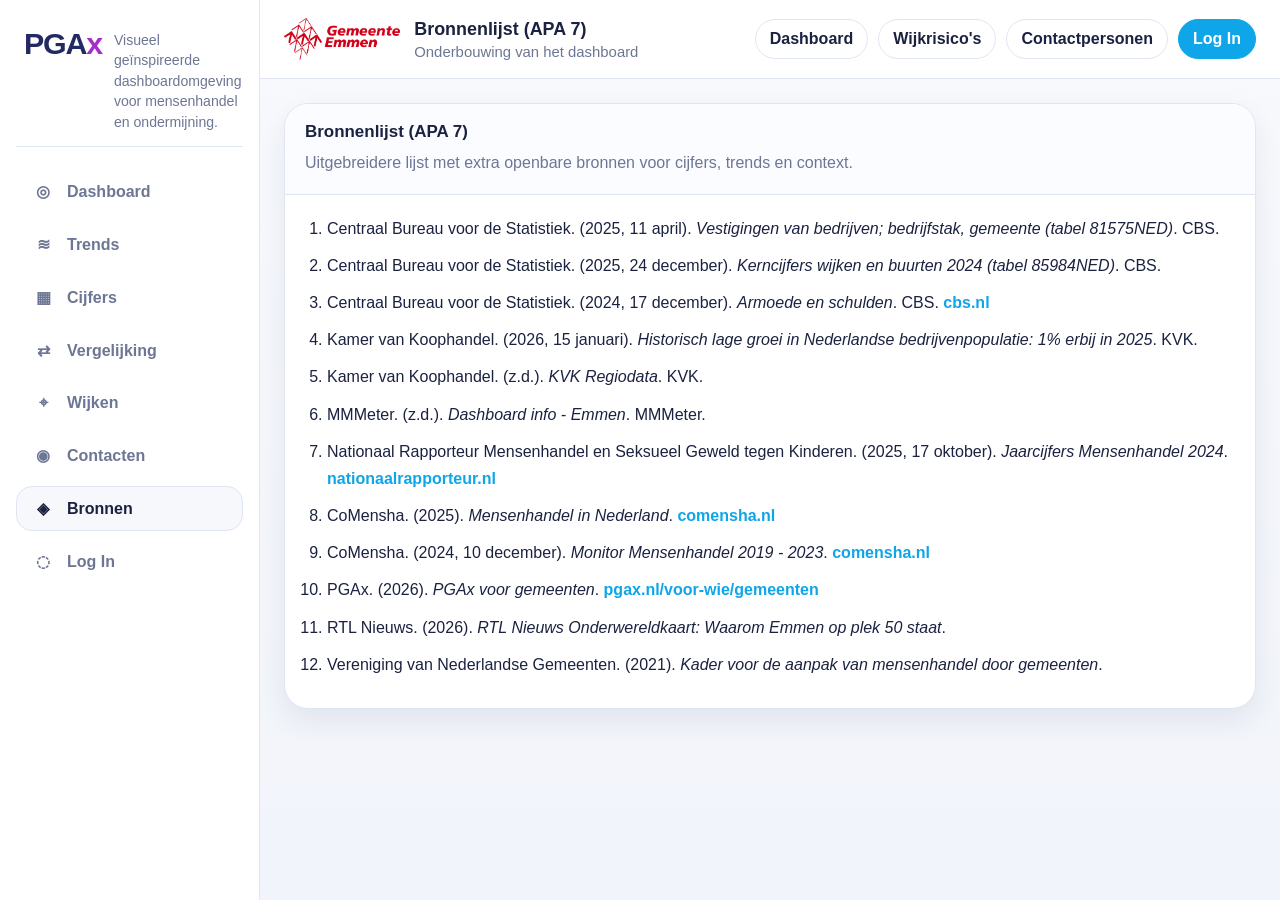
==== commit ceaef785: "Add files via upload" ====
--- a/bronnen.html
+++ b/bronnen.html
@@ -8,15 +8,17 @@
 <a href="contacten.html" class=""><span class="icon">◉</span><span>Contacten</span></a>
 <a href="bronnen.html" class="active"><span class="icon">◈</span><span>Bronnen</span></a>
 <a href="login.html" class=""><span class="icon">◌</span><span>Log In</span></a></nav></aside><div class="main"><header class="topbar"><div class="topbar-inner"><div class="tophead"><img src="[data-uri]" alt="Gemeente Emmen logo"><div><h1>Bronnenlijst (APA 7)</h1><p>Onderbouwing van het dashboard</p></div></div><div class="top-actions"><a class="btn" href="index.html">Dashboard</a><a class="btn" href="kaart.html">Wijkrisico's</a><a class="btn" href="contacten.html">Contactpersonen</a><a class="btn primary" href="login.html">Log In</a></div></div></header><main class="page">
-<div class="section"><div class="section-head"><h3>Bronnenlijst (APA 7)</h3><p>Werkende bronnenpagina met een echte lijst in plaats van losse symbolen.</p></div><div class="section-body">
+<div class="section"><div class="section-head"><h3>Bronnenlijst (APA 7)</h3><p>Uitgebreidere lijst met extra openbare bronnen voor cijfers, trends en context.</p></div><div class="section-body">
 <ol class="source-list">
 <li>Centraal Bureau voor de Statistiek. (2025, 11 april). <em>Vestigingen van bedrijven; bedrijfstak, gemeente (tabel 81575NED)</em>. CBS.</li>
 <li>Centraal Bureau voor de Statistiek. (2025, 24 december). <em>Kerncijfers wijken en buurten 2024 (tabel 85984NED)</em>. CBS.</li>
-<li>Centraal Bureau voor de Statistiek. (2025, 30 juni). <em>Personen met een uitkering; soort uitkering, wijken en buurten 2024 (tabel 86003NED)</em>. CBS.</li>
+<li>Centraal Bureau voor de Statistiek. (2024, 17 december). <em>Armoede en schulden</em>. CBS. <a class="source-link" href="https://www.cbs.nl/nl-nl/visualisaties/armoede-en-schulden" target="_blank" rel="noopener noreferrer">cbs.nl</a></li>
 <li>Kamer van Koophandel. (2026, 15 januari). <em>Historisch lage groei in Nederlandse bedrijvenpopulatie: 1% erbij in 2025</em>. KVK.</li>
 <li>Kamer van Koophandel. (z.d.). <em>KVK Regiodata</em>. KVK.</li>
 <li>MMMeter. (z.d.). <em>Dashboard info - Emmen</em>. MMMeter.</li>
-<li>Nationaal Rapporteur Mensenhandel en Seksueel Geweld tegen Kinderen. (2025, 17 oktober). <em>Jaarcijfers Mensenhandel 2024</em>.</li>
+<li>Nationaal Rapporteur Mensenhandel en Seksueel Geweld tegen Kinderen. (2025, 17 oktober). <em>Jaarcijfers Mensenhandel 2024</em>. <a class="source-link" href="https://www.nationaalrapporteur.nl/actueel/nieuws/2025/10/17/jaarcijfers-mensenhandel-2024-aantal-minderjarige-slachtoffers-van-criminele-uitbuiting-stijgt" target="_blank" rel="noopener noreferrer">nationaalrapporteur.nl</a></li>
+<li>CoMensha. (2025). <em>Mensenhandel in Nederland</em>. <a class="source-link" href="https://www.comensha.nl/over-mensenhandel/mensenhandel-in-nederland/" target="_blank" rel="noopener noreferrer">comensha.nl</a></li>
+<li>CoMensha. (2024, 10 december). <em>Monitor Mensenhandel 2019 - 2023</em>. <a class="source-link" href="https://www.comensha.nl/nieuws/monitor-mensenhandel-2019-2023/" target="_blank" rel="noopener noreferrer">comensha.nl</a></li>
 <li>PGAx. (2026). <em>PGAx voor gemeenten</em>. <a class="source-link" href="https://pgax.nl/voor-wie/gemeenten" target="_blank" rel="noopener noreferrer">pgax.nl/voor-wie/gemeenten</a></li>
 <li>RTL Nieuws. (2026). <em>RTL Nieuws Onderwereldkaart: Waarom Emmen op plek 50 staat</em>.</li>
 <li>Vereniging van Nederlandse Gemeenten. (2021). <em>Kader voor de aanpak van mensenhandel door gemeenten</em>.</li>
--- a/styles.css
+++ b/styles.css
@@ -41,7 +41,13 @@
 .preview-line.short{width:42%}.preview-line.mid{width:68%}.preview-line.long{width:100%}
 .preview-btn{display:inline-block;padding:8px 12px;border-radius:10px;background:var(--blue);color:#fff;font-weight:700}
 .stats{display:grid;grid-template-columns:repeat(4,minmax(0,1fr));gap:14px;margin:18px 0}
-.stat{padding:18px}.stat .label{color:var(--muted);font-size:.9rem}.stat .value{font-size:1.85rem;font-weight:800;margin-top:8px}
+.stat{padding:18px}
+.stat .label{color:var(--muted);font-size:.9rem}
+.stat .value{font-size:1.85rem;font-weight:800;margin-top:8px}
+.spark{margin-top:12px;height:34px;border-radius:12px;background:
+linear-gradient(180deg, rgba(14,165,233,.12), rgba(165,46,201,.12)),
+linear-gradient(90deg, transparent 0 10%, rgba(14,165,233,.55) 10% 14%, transparent 14% 24%, rgba(165,46,201,.55) 24% 29%, transparent 29% 40%, rgba(14,165,233,.65) 40% 45%, transparent 45% 58%, rgba(165,46,201,.55) 58% 63%, transparent 63% 78%, rgba(14,165,233,.8) 78% 84%, transparent 84% 100%);
+}
 .tiles{display:grid;grid-template-columns:repeat(3,minmax(0,1fr));gap:16px}
 .tile{padding:18px;text-decoration:none;color:var(--ink)}
 .tile.red{background:linear-gradient(180deg,#fff 0%, var(--red-soft) 100%)}
@@ -53,7 +59,7 @@
 .section-head{padding:18px 20px;border-bottom:1px solid var(--line);background:#fbfcff}
 .section-head h3{margin:0;font-size:1.06rem}.section-head p{margin:8px 0 0;color:var(--muted);line-height:1.6}
 .section-body{padding:20px}
-.grid-2,.kpi-grid,.case-detail-grid,.meta-grid{display:grid;grid-template-columns:repeat(2,minmax(0,1fr));gap:16px}
+.grid-2,.kpi-grid,.case-detail-grid,.meta-grid,.donut-grid{display:grid;grid-template-columns:repeat(2,minmax(0,1fr));gap:16px}
 .kpi-grid{grid-template-columns:repeat(3,minmax(0,1fr));margin-bottom:16px}
 .box,.kpi,.search-card,.result-card,.case-box{border:1px solid var(--line);border-radius:18px;padding:16px;background:#fff}
 .box h4,.result-card h4,.case-box h4{margin:0 0 8px;font-size:.98rem}
@@ -94,6 +100,10 @@
 .tag{display:inline-block;padding:6px 10px;border-radius:999px;background:#eef1fa;color:var(--navy);font-size:.8rem;font-weight:700;margin-right:6px;margin-top:6px}
 .detail-link{display:inline-flex;align-items:center;gap:8px;padding:8px 12px;border-radius:999px;border:1px solid var(--line);background:#fff;color:var(--ink);text-decoration:none;font-weight:700;margin-top:12px}
 .empty-state{color:var(--muted);padding:10px 0}
+.donut{width:120px;height:120px;border-radius:50%;margin:0 auto 12px;position:relative}
+.donut::after{content:"";position:absolute;inset:18px;background:#fff;border-radius:50%}
+.donut-label{position:relative;z-index:1;text-align:center;font-weight:800;margin-top:-82px;font-size:1.3rem}
+.donut-wrap{text-align:center;border:1px solid var(--line);border-radius:18px;background:#fff;padding:16px}
 @media (max-width:1100px){.app{grid-template-columns:1fr}.sidebar{position:static;height:auto;border-right:0;border-bottom:1px solid var(--line)}}
-@media (max-width:980px){.stats,.tiles,.grid-2,.hero-grid,.kpi-grid,.case-detail-grid,.meta-grid,.search-grid,.preview-grid{grid-template-columns:1fr}}
+@media (max-width:980px){.stats,.tiles,.grid-2,.hero-grid,.kpi-grid,.case-detail-grid,.meta-grid,.search-grid,.preview-grid,.donut-grid{grid-template-columns:1fr}}
 @media (max-width:640px){.page,.topbar-inner{padding-left:16px;padding-right:16px}.tophead img{height:34px}}
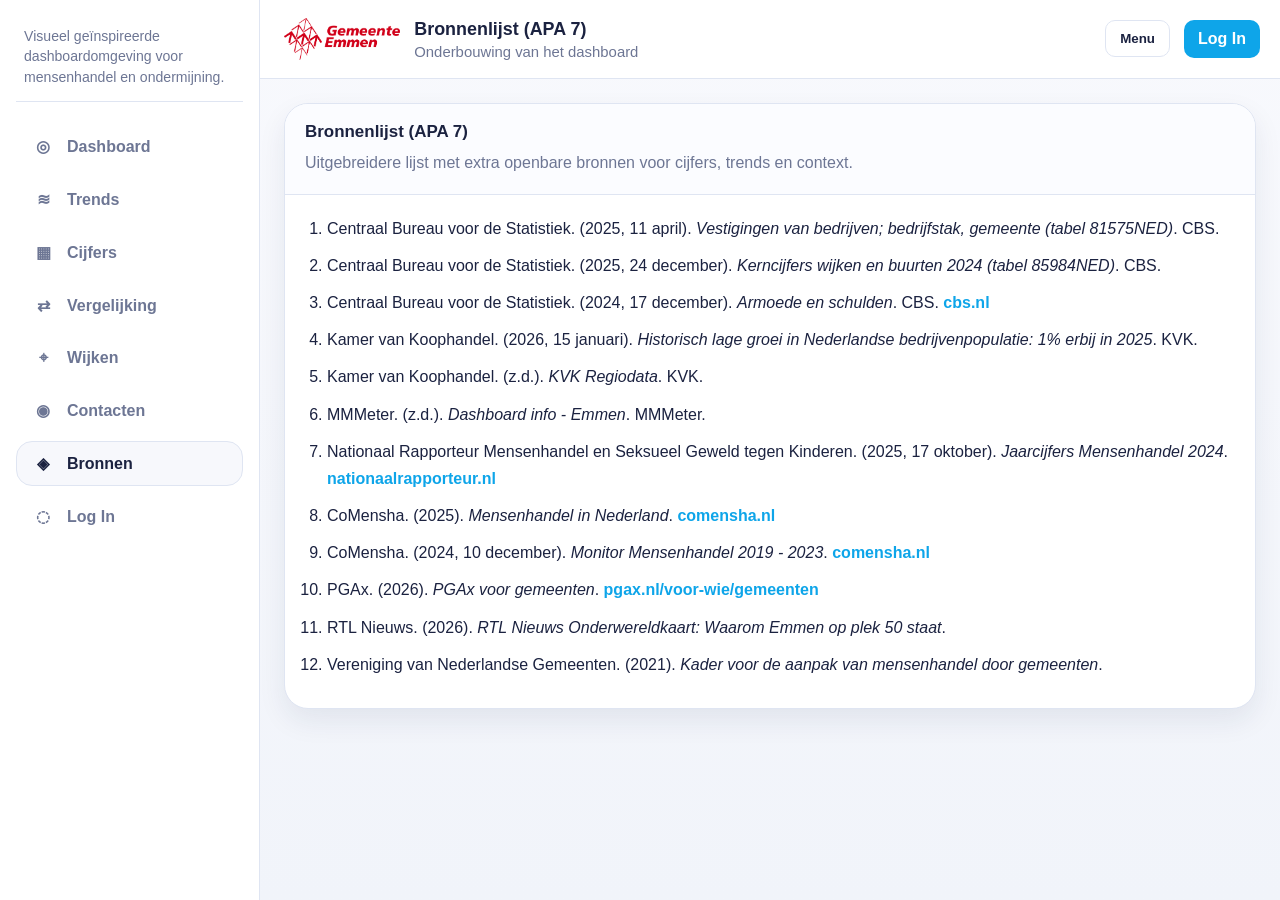
==== commit f2b04eab: "Add files via upload" ====
--- a/bronnen.html
+++ b/bronnen.html
@@ -7,7 +7,20 @@
 <a href="kaart.html" class=""><span class="icon">⌖</span><span>Wijken</span></a>
 <a href="contacten.html" class=""><span class="icon">◉</span><span>Contacten</span></a>
 <a href="bronnen.html" class="active"><span class="icon">◈</span><span>Bronnen</span></a>
-<a href="login.html" class=""><span class="icon">◌</span><span>Log In</span></a></nav></aside><div class="main"><header class="topbar"><div class="topbar-inner"><div class="tophead"><img src="[data-uri]" alt="Gemeente Emmen logo"><div><h1>Bronnenlijst (APA 7)</h1><p>Onderbouwing van het dashboard</p></div></div><div class="top-actions"><a class="btn" href="index.html">Dashboard</a><a class="btn" href="kaart.html">Wijkrisico's</a><a class="btn" href="contacten.html">Contactpersonen</a><a class="btn primary" href="login.html">Log In</a></div></div></header><main class="page">
+<a href="login.html" class=""><span class="icon">◌</span><span>Log In</span></a></nav></aside><div class="main"><header class="topbar"><div class="topbar-inner"><div class="tophead"><img src="[data-uri]" alt="Gemeente Emmen logo"><div><h1>Bronnenlijst (APA 7)</h1><p>Onderbouwing van het dashboard</p></div></div></div>
+<div class="header-menu">
+  <button class="menu-btn" onclick="document.body.classList.toggle('menu-open')">Menu</button>
+  <div class="menu-dropdown">
+    <a href="index.html">Dashboard</a>
+    <a href="kaart.html">Wijkrisico's</a>
+    <a href="contacten.html">Contactpersonen</a>
+  </div>
+</div>
+<div class="header-login">
+  <a class="login-btn" href="login.html">Log In</a>
+</div>
+
+</header><main class="page">
 <div class="section"><div class="section-head"><h3>Bronnenlijst (APA 7)</h3><p>Uitgebreidere lijst met extra openbare bronnen voor cijfers, trends en context.</p></div><div class="section-body">
 <ol class="source-list">
 <li>Centraal Bureau voor de Statistiek. (2025, 11 april). <em>Vestigingen van bedrijven; bedrijfstak, gemeente (tabel 81575NED)</em>. CBS.</li>
--- a/styles.css
+++ b/styles.css
@@ -107,3 +107,266 @@
 @media (max-width:1100px){.app{grid-template-columns:1fr}.sidebar{position:static;height:auto;border-right:0;border-bottom:1px solid var(--line)}}
 @media (max-width:980px){.stats,.tiles,.grid-2,.hero-grid,.kpi-grid,.case-detail-grid,.meta-grid,.search-grid,.preview-grid,.donut-grid{grid-template-columns:1fr}}
 @media (max-width:640px){.page,.topbar-inner{padding-left:16px;padding-right:16px}.tophead img{height:34px}}
+
+/* v15 additions */
+.brand-mark{display:none !important;}
+.brand{padding-top:2px;}
+.phone-private{display:none;}
+body.auth .phone-private{display:inline;}
+.meeting-panel{
+  border:1px solid var(--line);
+  border-radius:18px;
+  background:#fff;
+  padding:16px;
+  margin-top:16px;
+}
+.meeting-status{
+  margin-top:12px;
+  padding:12px 14px;
+  border-radius:14px;
+  border:1px solid var(--line);
+  background:#fbfcff;
+  color:var(--muted);
+}
+.meeting-status.active{
+  background:#edf8ee;
+  border-color:#b8dfbc;
+  color:#255d28;
+}
+.meeting-meta{
+  display:grid;
+  grid-template-columns:repeat(3,minmax(0,1fr));
+  gap:12px;
+  margin-top:12px;
+}
+@media (max-width:980px){
+  .meeting-meta{grid-template-columns:1fr;}
+}
+
+
+/* v16 layout cleanup */
+.preview-box{padding:18px}
+.preview-grid{align-items:stretch}
+.preview-grid > div:first-child .preview-box,
+.preview-grid > div:last-child{height:100%}
+.preview-grid > div:last-child{
+  display:grid;
+  grid-template-rows:repeat(3,1fr);
+  gap:14px;
+}
+.preview-grid > div:last-child .preview-box{margin-bottom:0 !important}
+.preview-btn{margin-top:6px}
+.stats .stat{
+  display:flex;
+  flex-direction:column;
+  justify-content:space-between;
+  min-height:128px;
+}
+.spark{
+  margin-top:14px;
+  height:18px;
+  border-radius:999px;
+  background:
+    linear-gradient(90deg,
+      #d9dde8 0 8%,
+      transparent 8% 16%,
+      rgba(14,165,233,.85) 16% 20%,
+      transparent 20% 30%,
+      rgba(165,46,201,.82) 30% 34%,
+      transparent 34% 45%,
+      rgba(14,165,233,.78) 45% 49%,
+      transparent 49% 60%,
+      rgba(165,46,201,.82) 60% 64%,
+      transparent 64% 76%,
+      rgba(14,165,233,.85) 76% 81%,
+      transparent 81% 100%
+    ),
+    #eef2f8;
+}
+.donut-grid{
+  grid-template-columns:repeat(2,minmax(0,1fr));
+  align-items:stretch;
+  margin-bottom:16px;
+}
+.donut-wrap{
+  display:flex;
+  flex-direction:column;
+  align-items:center;
+  justify-content:center;
+  min-height:180px;
+}
+.donut{
+  width:110px;
+  height:110px;
+  margin:0 auto;
+}
+.donut::after{
+  content:"";
+  position:absolute;
+  inset:16px;
+  background:#fff;
+  border-radius:50%;
+}
+.donut-label{
+  margin-top:-70px;
+  margin-bottom:34px;
+  font-size:1.35rem;
+  line-height:1;
+}
+@media (max-width:980px){
+  .donut-grid{grid-template-columns:1fr}
+}
+
+/* v17 fixes */
+.donut-grid{margin-top:20px;}
+.section-body{display:block}
+.donut-wrap{margin-top:10px}
+
+.bar-track{
+  height:10px;
+  background:#eef2f8;
+  border-radius:6px;
+  overflow:hidden;
+}
+.bar-fill{
+  height:100%;
+  background:linear-gradient(90deg,#0ea5e9,#a52ec9);
+  border-radius:6px;
+}
+
+
+/* v18 stronger fixes */
+.stats{align-items:stretch}
+.stat{
+  min-height:138px;
+  display:flex;
+  flex-direction:column;
+  justify-content:space-between;
+}
+.spark{display:none !important}
+.donut-grid{
+  display:grid !important;
+  grid-template-columns:repeat(2,minmax(0,1fr)) !important;
+  gap:16px !important;
+  margin-top:20px !important;
+  margin-bottom:16px !important;
+  clear:both !important;
+}
+.donut-wrap{
+  display:flex !important;
+  flex-direction:column !important;
+  align-items:center !important;
+  justify-content:center !important;
+  min-height:190px !important;
+  padding:18px 16px !important;
+  border:1px solid var(--line) !important;
+  border-radius:18px !important;
+  background:#fff !important;
+}
+.donut{
+  width:110px !important;
+  height:110px !important;
+  border-radius:50% !important;
+  margin:0 auto !important;
+  position:relative !important;
+  flex:0 0 auto !important;
+}
+.donut::after{
+  content:"" !important;
+  position:absolute !important;
+  inset:16px !important;
+  background:#fff !important;
+  border-radius:50% !important;
+}
+.donut-label{
+  position:relative !important;
+  z-index:1 !important;
+  margin-top:-68px !important;
+  margin-bottom:42px !important;
+  font-size:1.35rem !important;
+  font-weight:800 !important;
+  line-height:1 !important;
+}
+@media (max-width:980px){
+  .donut-grid{grid-template-columns:1fr !important}
+}
+
+/* v19 menu + cleanup */
+.preview-grid{display:none !important;}
+.top-actions{display:none;}
+
+.header-menu{
+  position:absolute;
+  right:20px;
+  top:20px;
+}
+.menu-btn{
+  background:#0ea5e9;
+  color:#fff;
+  border:none;
+  padding:10px 14px;
+  border-radius:10px;
+}
+.menu-dropdown{
+  display:none;
+  position:absolute;
+  right:0;
+  top:45px;
+  background:#fff;
+  border:1px solid #ddd;
+  border-radius:12px;
+  padding:10px;
+}
+.menu-dropdown a{
+  display:block;
+  padding:10px;
+  text-decoration:none;
+  color:#333;
+}
+.menu-open .menu-dropdown{display:block;}
+
+/* v20 fixes */
+.topbar{position:sticky}
+.topbar-inner{position:relative}
+.header-login{
+  position:absolute;
+  right:20px;
+  top:20px;
+}
+.header-login .login-btn{
+  background:#0ea5e9;
+  color:#fff;
+  border:none;
+  padding:10px 14px;
+  border-radius:10px;
+  text-decoration:none;
+  font-weight:700;
+  display:inline-block;
+}
+.header-menu{
+  position:absolute;
+  right:110px;
+  top:20px;
+}
+.menu-btn{
+  background:#fff;
+  color:#1b2240;
+  border:1px solid #dfe5f2;
+  padding:10px 14px;
+  border-radius:10px;
+  cursor:pointer;
+  font-weight:700;
+}
+.menu-dropdown{
+  min-width:190px;
+  z-index:50;
+  box-shadow:0 6px 20px rgba(0,0,0,0.1);
+}
+
+/* trends 3 donuts */
+.donut-grid{
+  grid-template-columns:repeat(3,minmax(0,1fr)) !important;
+}
+@media (max-width:980px){
+  .donut-grid{grid-template-columns:1fr !important;}
+}
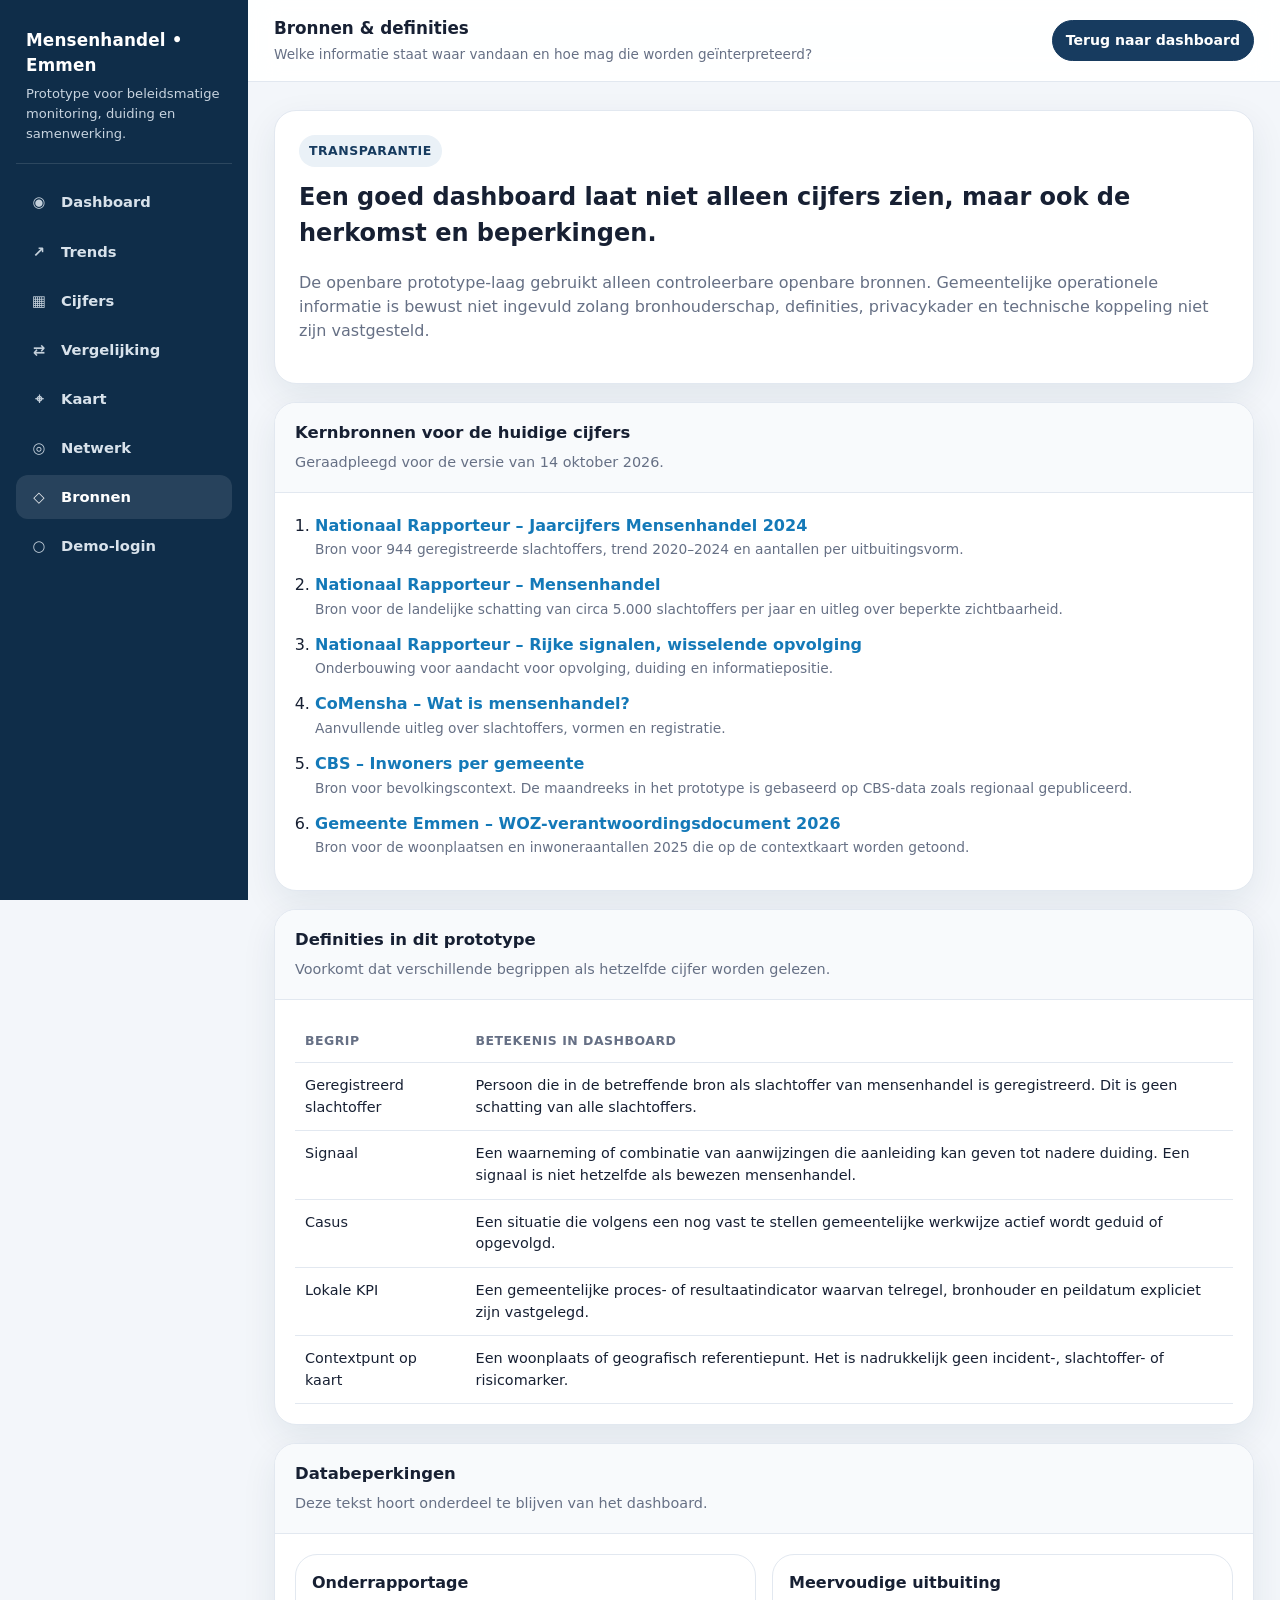
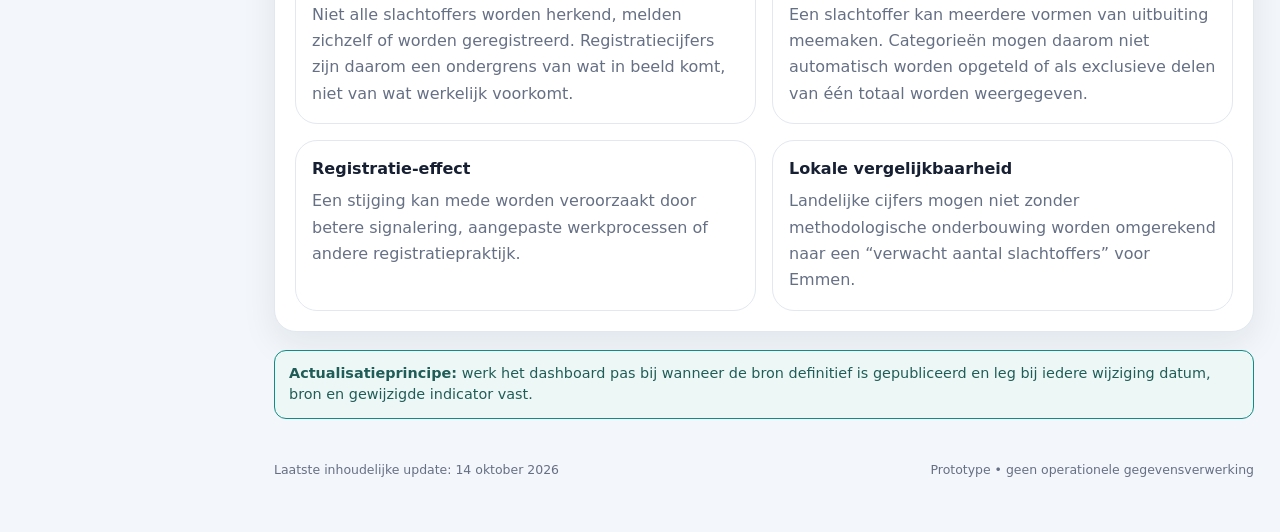
==== commit 20d87378: "Rebuild sources page with authoritative references and data notes" ====
--- a/bronnen.html
+++ b/bronnen.html
@@ -1,40 +1 @@
-<!DOCTYPE html>
-<html lang="nl"><head><meta charset="UTF-8" /><meta name="viewport" content="width=device-width, initial-scale=1.0" /><title>Bronnenlijst (APA 7)</title><link rel="stylesheet" href="styles.css" /></head>
-<body><div class="app"><aside class="sidebar"><div class="brand"><div class="brand-mark">PGA<span class="x">x</span></div><div class="brand-copy">Visueel geïnspireerde dashboardomgeving voor mensenhandel en ondermijning.</div></div><nav class="nav"><a href="index.html" class=""><span class="icon">◎</span><span>Dashboard</span></a>
-<a href="trends.html" class=""><span class="icon">≋</span><span>Trends</span></a>
-<a href="cijfers.html" class=""><span class="icon">▦</span><span>Cijfers</span></a>
-<a href="vergelijking.html" class=""><span class="icon">⇄</span><span>Vergelijking</span></a>
-<a href="kaart.html" class=""><span class="icon">⌖</span><span>Wijken</span></a>
-<a href="contacten.html" class=""><span class="icon">◉</span><span>Contacten</span></a>
-<a href="bronnen.html" class="active"><span class="icon">◈</span><span>Bronnen</span></a>
-<a href="login.html" class=""><span class="icon">◌</span><span>Log In</span></a></nav></aside><div class="main"><header class="topbar"><div class="topbar-inner"><div class="tophead"><img src="[data-uri]" alt="Gemeente Emmen logo"><div><h1>Bronnenlijst (APA 7)</h1><p>Onderbouwing van het dashboard</p></div></div></div>
-<div class="header-menu">
-  <button class="menu-btn" onclick="document.body.classList.toggle('menu-open')">Menu</button>
-  <div class="menu-dropdown">
-    <a href="index.html">Dashboard</a>
-    <a href="kaart.html">Wijkrisico's</a>
-    <a href="contacten.html">Contactpersonen</a>
-  </div>
-</div>
-<div class="header-login">
-  <a class="login-btn" href="login.html">Log In</a>
-</div>
-
-</header><main class="page">
-<div class="section"><div class="section-head"><h3>Bronnenlijst (APA 7)</h3><p>Uitgebreidere lijst met extra openbare bronnen voor cijfers, trends en context.</p></div><div class="section-body">
-<ol class="source-list">
-<li>Centraal Bureau voor de Statistiek. (2025, 11 april). <em>Vestigingen van bedrijven; bedrijfstak, gemeente (tabel 81575NED)</em>. CBS.</li>
-<li>Centraal Bureau voor de Statistiek. (2025, 24 december). <em>Kerncijfers wijken en buurten 2024 (tabel 85984NED)</em>. CBS.</li>
-<li>Centraal Bureau voor de Statistiek. (2024, 17 december). <em>Armoede en schulden</em>. CBS. <a class="source-link" href="https://www.cbs.nl/nl-nl/visualisaties/armoede-en-schulden" target="_blank" rel="noopener noreferrer">cbs.nl</a></li>
-<li>Kamer van Koophandel. (2026, 15 januari). <em>Historisch lage groei in Nederlandse bedrijvenpopulatie: 1% erbij in 2025</em>. KVK.</li>
-<li>Kamer van Koophandel. (z.d.). <em>KVK Regiodata</em>. KVK.</li>
-<li>MMMeter. (z.d.). <em>Dashboard info - Emmen</em>. MMMeter.</li>
-<li>Nationaal Rapporteur Mensenhandel en Seksueel Geweld tegen Kinderen. (2025, 17 oktober). <em>Jaarcijfers Mensenhandel 2024</em>. <a class="source-link" href="https://www.nationaalrapporteur.nl/actueel/nieuws/2025/10/17/jaarcijfers-mensenhandel-2024-aantal-minderjarige-slachtoffers-van-criminele-uitbuiting-stijgt" target="_blank" rel="noopener noreferrer">nationaalrapporteur.nl</a></li>
-<li>CoMensha. (2025). <em>Mensenhandel in Nederland</em>. <a class="source-link" href="https://www.comensha.nl/over-mensenhandel/mensenhandel-in-nederland/" target="_blank" rel="noopener noreferrer">comensha.nl</a></li>
-<li>CoMensha. (2024, 10 december). <em>Monitor Mensenhandel 2019 - 2023</em>. <a class="source-link" href="https://www.comensha.nl/nieuws/monitor-mensenhandel-2019-2023/" target="_blank" rel="noopener noreferrer">comensha.nl</a></li>
-<li>PGAx. (2026). <em>PGAx voor gemeenten</em>. <a class="source-link" href="https://pgax.nl/voor-wie/gemeenten" target="_blank" rel="noopener noreferrer">pgax.nl/voor-wie/gemeenten</a></li>
-<li>RTL Nieuws. (2026). <em>RTL Nieuws Onderwereldkaart: Waarom Emmen op plek 50 staat</em>.</li>
-<li>Vereniging van Nederlandse Gemeenten. (2021). <em>Kader voor de aanpak van mensenhandel door gemeenten</em>.</li>
-</ol>
-</div></div>
-</main></div></div><script src="script.js"></script></body></html>+<!doctype html><html lang="nl"><head><meta charset="utf-8"><meta name="viewport" content="width=device-width,initial-scale=1"><title>Bronnen | Dashboard mensenhandel Emmen</title><link rel="stylesheet" href="styles.css"><script src="script.js" defer></script></head><body><div class="app"><aside class="sidebar"><div class="brand"><div class="brand-mark">Mensenhandel • Emmen</div><div class="brand-copy">Prototype voor beleidsmatige monitoring, duiding en samenwerking.</div></div><nav class="nav"><a href="index.html"><span class="icon">◉</span><span>Dashboard</span></a><a href="trends.html"><span class="icon">↗</span><span>Trends</span></a><a href="cijfers.html"><span class="icon">▦</span><span>Cijfers</span></a><a href="vergelijking.html"><span class="icon">⇄</span><span>Vergelijking</span></a><a href="kaart.html"><span class="icon">⌖</span><span>Kaart</span></a><a href="contacten.html"><span class="icon">◎</span><span>Netwerk</span></a><a class="active" href="bronnen.html"><span class="icon">◇</span><span>Bronnen</span></a><a href="login.html"><span class="icon">○</span><span>Demo-login</span></a></nav></aside><main class="main"><header class="topbar"><div class="topbar-inner"><div class="tophead"><h1>Bronnen & definities</h1><p>Welke informatie staat waar vandaan en hoe mag die worden geïnterpreteerd?</p></div><div class="top-actions"><a class="btn primary" href="index.html">Terug naar dashboard</a></div></div></header><div class="page"><div class="card"><div class="eyebrow">Transparantie</div><h2>Een goed dashboard laat niet alleen cijfers zien, maar ook de herkomst en beperkingen.</h2><p>De openbare prototype-laag gebruikt alleen controleerbare openbare bronnen. Gemeentelijke operationele informatie is bewust niet ingevuld zolang bronhouderschap, definities, privacykader en technische koppeling niet zijn vastgesteld.</p></div><section class="section"><div class="section-head"><h3>Kernbronnen voor de huidige cijfers</h3><p>Geraadpleegd voor de versie van 14 oktober 2026.</p></div><div class="section-body"><ol class="source-list"><li><a class="source-link" href="https://www.nationaalrapporteur.nl/documenten/2025/10/17/jaarcijfers-mensenhandel-2024-aantal-minderjarige-slachtoffers-van-criminele-uitbuiting-stijgt" target="_blank" rel="noopener">Nationaal Rapporteur – Jaarcijfers Mensenhandel 2024</a><div class="source-note">Bron voor 944 geregistreerde slachtoffers, trend 2020–2024 en aantallen per uitbuitingsvorm.</div></li><li><a class="source-link" href="https://www.nationaalrapporteur.nl/mensenhandel" target="_blank" rel="noopener">Nationaal Rapporteur – Mensenhandel</a><div class="source-note">Bron voor de landelijke schatting van circa 5.000 slachtoffers per jaar en uitleg over beperkte zichtbaarheid.</div></li><li><a class="source-link" href="https://www.nationaalrapporteur.nl/documenten/2025/04/03/rijke-signalen-wisselende-opvolging" target="_blank" rel="noopener">Nationaal Rapporteur – Rijke signalen, wisselende opvolging</a><div class="source-note">Onderbouwing voor aandacht voor opvolging, duiding en informatiepositie.</div></li><li><a class="source-link" href="https://comensha.nl/over-mensenhandel/wat-is-mensenhandel/" target="_blank" rel="noopener">CoMensha – Wat is mensenhandel?</a><div class="source-note">Aanvullende uitleg over slachtoffers, vormen en registratie.</div></li><li><a class="source-link" href="https://www.cbs.nl/nl-nl/visualisaties/dashboard-bevolking/regionaal/inwoners" target="_blank" rel="noopener">CBS – Inwoners per gemeente</a><div class="source-note">Bron voor bevolkingscontext. De maandreeks in het prototype is gebaseerd op CBS-data zoals regionaal gepubliceerd.</div></li><li><a class="source-link" href="https://gemeente.emmen.nl/file/woz-verantwoordingsdocument-2026" target="_blank" rel="noopener">Gemeente Emmen – WOZ-verantwoordingsdocument 2026</a><div class="source-note">Bron voor de woonplaatsen en inwoneraantallen 2025 die op de contextkaart worden getoond.</div></li></ol></div></section><section class="section"><div class="section-head"><h3>Definities in dit prototype</h3><p>Voorkomt dat verschillende begrippen als hetzelfde cijfer worden gelezen.</p></div><div class="section-body"><div class="table-wrap"><table class="table"><thead><tr><th>Begrip</th><th>Betekenis in dashboard</th></tr></thead><tbody><tr><td>Geregistreerd slachtoffer</td><td>Persoon die in de betreffende bron als slachtoffer van mensenhandel is geregistreerd. Dit is geen schatting van alle slachtoffers.</td></tr><tr><td>Signaal</td><td>Een waarneming of combinatie van aanwijzingen die aanleiding kan geven tot nadere duiding. Een signaal is niet hetzelfde als bewezen mensenhandel.</td></tr><tr><td>Casus</td><td>Een situatie die volgens een nog vast te stellen gemeentelijke werkwijze actief wordt geduid of opgevolgd.</td></tr><tr><td>Lokale KPI</td><td>Een gemeentelijke proces- of resultaatindicator waarvan telregel, bronhouder en peildatum expliciet zijn vastgelegd.</td></tr><tr><td>Contextpunt op kaart</td><td>Een woonplaats of geografisch referentiepunt. Het is nadrukkelijk geen incident-, slachtoffer- of risicomarker.</td></tr></tbody></table></div></div></section><section class="section"><div class="section-head"><h3>Databeperkingen</h3><p>Deze tekst hoort onderdeel te blijven van het dashboard.</p></div><div class="section-body"><div class="grid-2"><div class="box"><h4>Onderrapportage</h4><p>Niet alle slachtoffers worden herkend, melden zichzelf of worden geregistreerd. Registratiecijfers zijn daarom een ondergrens van wat in beeld komt, niet van wat werkelijk voorkomt.</p></div><div class="box"><h4>Meervoudige uitbuiting</h4><p>Een slachtoffer kan meerdere vormen van uitbuiting meemaken. Categorieën mogen daarom niet automatisch worden opgeteld of als exclusieve delen van één totaal worden weergegeven.</p></div><div class="box"><h4>Registratie-effect</h4><p>Een stijging kan mede worden veroorzaakt door betere signalering, aangepaste werkprocessen of andere registratiepraktijk.</p></div><div class="box"><h4>Lokale vergelijkbaarheid</h4><p>Landelijke cijfers mogen niet zonder methodologische onderbouwing worden omgerekend naar een “verwacht aantal slachtoffers” voor Emmen.</p></div></div></div></section><div class="callout success"><strong>Actualisatieprincipe:</strong> werk het dashboard pas bij wanneer de bron definitief is gepubliceerd en leg bij iedere wijziging datum, bron en gewijzigde indicator vast.</div><footer class="footer"><span>Laatste inhoudelijke update: 14 oktober 2026</span><span>Prototype • geen operationele gegevensverwerking</span></footer></div></main></div></body></html>
--- a/styles.css
+++ b/styles.css
@@ -1,372 +1,21 @@
-
 :root{
-  --bg:#f5f7fb; --panel:#fff; --soft:#f7f8fc; --ink:#1b2240; --muted:#6d7694;
-  --line:#dfe5f2; --navy:#232a63; --purple:#a52ec9; --blue:#0ea5e9; --shadow:0 12px 28px rgba(25,33,72,.08);
-  --red-soft:#fde7ec; --yellow-soft:#fff3da; --green-soft:#e7f6ea; --purple-soft:#f0e8fb;
+  --bg:#f3f6fa;--panel:#fff;--panel-2:#f8fafc;--ink:#172033;--muted:#667085;--line:#e2e8f0;
+  --navy:#173b5f;--navy-2:#0f2d49;--blue:#1479b8;--teal:#0f8c86;--amber:#c47a14;--red:#b64242;
+  --shadow:0 12px 35px rgba(15,45,73,.08);--radius:22px;
 }
-*{box-sizing:border-box}
-html{scroll-behavior:smooth}
-body{margin:0;font-family:Inter,Arial,sans-serif;background:linear-gradient(180deg,#f8f9fd 0%, #f1f4fa 100%);color:var(--ink)}
-a{color:inherit}
-.app{display:grid;grid-template-columns:260px minmax(0,1fr);min-height:100vh}
-.sidebar{background:#fff;border-right:1px solid var(--line);padding:22px 16px;position:sticky;top:0;height:100vh}
-.brand{display:flex;align-items:flex-start;gap:12px;margin-bottom:22px;padding:6px 8px 14px;border-bottom:1px solid var(--line)}
-.brand-mark{font-size:1.9rem;font-weight:900;color:var(--navy);letter-spacing:-.04em;line-height:1}
-.brand-mark .x{color:var(--purple)}
-.brand-copy{font-size:.88rem;color:var(--muted);line-height:1.45;margin-top:2px}
-.nav{display:grid;gap:8px}
-.nav a{text-decoration:none;display:flex;align-items:center;gap:12px;padding:12px 14px;border-radius:16px;border:1px solid transparent;color:var(--muted);font-weight:700}
-.nav a:hover,.nav a.active{background:var(--soft);border-color:var(--line);color:var(--ink)}
-.icon{width:24px;text-align:center}
-.main{min-width:0}
-.topbar{position:sticky;top:0;z-index:20;background:rgba(255,255,255,.96);backdrop-filter:blur(10px);border-bottom:1px solid var(--line)}
-.topbar-inner{max-width:1240px;margin:0 auto;padding:18px 24px;display:flex;align-items:center;justify-content:space-between;gap:16px}
-.tophead{display:flex;align-items:center;gap:14px}
-.tophead img{height:42px;display:block}
-.tophead h1{margin:0;font-size:1.12rem}
-.tophead p{margin:4px 0 0;color:var(--muted);font-size:.93rem}
-.top-actions{display:flex;gap:10px;flex-wrap:wrap}
-.btn{display:inline-flex;align-items:center;justify-content:center;gap:8px;border:1px solid var(--line);background:#fff;color:var(--ink);border-radius:999px;padding:10px 14px;text-decoration:none;font:inherit;font-weight:700;cursor:pointer}
-.btn.primary{background:var(--blue);border-color:var(--blue);color:#fff}
-.page{max-width:1240px;margin:0 auto;padding:24px}
-.card,.section,.tile,.stat{background:var(--panel);border:1px solid var(--line);border-radius:24px;box-shadow:var(--shadow)}
-.card{padding:28px;margin-bottom:18px}
-.eyebrow{display:inline-flex;align-items:center;gap:8px;padding:8px 12px;border-radius:999px;background:#eef1fa;color:var(--navy);font-size:.84rem;font-weight:800;margin-bottom:14px}
-.hero-grid{display:grid;grid-template-columns:1.15fr .95fr;gap:22px}
-.card h2{margin:0 0 12px;font-size:1.55rem;line-height:1.2}
-.card p{margin:0 0 12px;color:var(--muted);line-height:1.7}
-.preview-box{border:1px solid var(--line);border-radius:18px;background:#fff;padding:16px}
-.preview-grid{display:grid;grid-template-columns:1.4fr .9fr;gap:14px}
-.preview-line{height:12px;border-radius:999px;background:#e8ebf4;margin-bottom:10px}
-.preview-line.short{width:42%}.preview-line.mid{width:68%}.preview-line.long{width:100%}
-.preview-btn{display:inline-block;padding:8px 12px;border-radius:10px;background:var(--blue);color:#fff;font-weight:700}
-.stats{display:grid;grid-template-columns:repeat(4,minmax(0,1fr));gap:14px;margin:18px 0}
-.stat{padding:18px}
-.stat .label{color:var(--muted);font-size:.9rem}
-.stat .value{font-size:1.85rem;font-weight:800;margin-top:8px}
-.spark{margin-top:12px;height:34px;border-radius:12px;background:
-linear-gradient(180deg, rgba(14,165,233,.12), rgba(165,46,201,.12)),
-linear-gradient(90deg, transparent 0 10%, rgba(14,165,233,.55) 10% 14%, transparent 14% 24%, rgba(165,46,201,.55) 24% 29%, transparent 29% 40%, rgba(14,165,233,.65) 40% 45%, transparent 45% 58%, rgba(165,46,201,.55) 58% 63%, transparent 63% 78%, rgba(14,165,233,.8) 78% 84%, transparent 84% 100%);
-}
-.tiles{display:grid;grid-template-columns:repeat(3,minmax(0,1fr));gap:16px}
-.tile{padding:18px;text-decoration:none;color:var(--ink)}
-.tile.red{background:linear-gradient(180deg,#fff 0%, var(--red-soft) 100%)}
-.tile.yellow{background:linear-gradient(180deg,#fff 0%, var(--yellow-soft) 100%)}
-.tile.green{background:linear-gradient(180deg,#fff 0%, var(--green-soft) 100%)}
-.tile.purple{background:linear-gradient(180deg,#fff 0%, var(--purple-soft) 100%)}
-.tile h3{margin:0 0 8px;font-size:1rem}.tile p{margin:0;color:var(--muted);line-height:1.6}
-.section{overflow:hidden;margin-bottom:18px}
-.section-head{padding:18px 20px;border-bottom:1px solid var(--line);background:#fbfcff}
-.section-head h3{margin:0;font-size:1.06rem}.section-head p{margin:8px 0 0;color:var(--muted);line-height:1.6}
-.section-body{padding:20px}
-.grid-2,.kpi-grid,.case-detail-grid,.meta-grid,.donut-grid{display:grid;grid-template-columns:repeat(2,minmax(0,1fr));gap:16px}
-.kpi-grid{grid-template-columns:repeat(3,minmax(0,1fr));margin-bottom:16px}
-.box,.kpi,.search-card,.result-card,.case-box{border:1px solid var(--line);border-radius:18px;padding:16px;background:#fff}
-.box h4,.result-card h4,.case-box h4{margin:0 0 8px;font-size:.98rem}
-.box p,.result-card p,.case-box p{margin:0;color:var(--muted);line-height:1.65}
-.kpi-title{color:var(--muted);font-size:.88rem}.kpi-value{font-size:1.7rem;font-weight:800;margin-top:8px}
-.bar-card{border:1px solid var(--line);border-radius:18px;padding:16px;background:#fff}
-.bar-row{margin-bottom:14px}.bar-row:last-child{margin-bottom:0}
-.bar-head{display:flex;justify-content:space-between;font-weight:700;margin-bottom:6px}
-.bar-track{height:12px;background:#eef2f9;border-radius:999px;overflow:hidden}
-.bar-fill{height:100%;border-radius:999px;background:linear-gradient(90deg,var(--blue),var(--purple))}
-.table{width:100%;border-collapse:collapse;font-size:.95rem}
-.table th,.table td{text-align:left;padding:12px 10px;border-bottom:1px solid var(--line);vertical-align:top}
-.table th{font-size:.88rem;color:var(--muted)}
-.badge{display:inline-block;padding:6px 10px;border-radius:999px;font-size:.82rem;font-weight:800}
-.badge.high{background:#fdecef;color:#b42318}.badge.mid{background:#fff5e6;color:#c87b00}.badge.low{background:#edf8ee;color:#2f7d32}
-.badge.soft{background:#eef1fa;color:var(--navy)}
-.map-card{position:relative;border:1px solid var(--line);border-radius:20px;overflow:hidden;background:#fff}
-.map-card img{width:100%;display:block}
-.map-overlay{position:absolute;left:14px;bottom:14px}
-.legend{background:#fff;padding:10px 14px;border-radius:14px;box-shadow:0 6px 18px rgba(0,0,0,.12);display:flex;gap:10px;flex-wrap:wrap;font-size:.86rem}
-.legend span{display:inline-flex;align-items:center;gap:8px}
-.dot{width:10px;height:10px;border-radius:999px;display:inline-block}
-.source-list{margin:0;padding-left:22px;line-height:1.7}
-.source-list li{margin-bottom:10px}
-.source-link{color:var(--blue);text-decoration:none;font-weight:700}.source-link:hover{text-decoration:underline}
-.field{display:grid;gap:8px;margin-bottom:14px}
-.field label{font-weight:700;font-size:.94rem}
-.field input{width:100%;border:1px solid #cfd7e6;background:#fff;color:var(--ink);border-radius:14px;padding:12px 14px;font:inherit}
-.notice,.success{padding:12px 14px;border-radius:14px;margin-top:14px}
-.notice{background:#fff7f8;border:1px solid #f3c3cb;color:#8a2332}.success{background:#edf8ee;border:1px solid #b8dfbc;color:#255d28}
-.hidden{display:none!important}
-.search-grid{display:grid;grid-template-columns:1.2fr 1fr 1fr auto;gap:12px;margin-bottom:18px}
-.search-results{display:grid;gap:14px}
-.meta-grid{grid-template-columns:repeat(3,minmax(0,1fr));margin-top:10px}
-.meta-item{border:1px solid var(--line);border-radius:14px;padding:12px;background:#fbfcff}
-.meta-item .label{color:var(--muted);font-size:.84rem;margin-bottom:6px}
-.meta-item .value{font-weight:700}
-.tag{display:inline-block;padding:6px 10px;border-radius:999px;background:#eef1fa;color:var(--navy);font-size:.8rem;font-weight:700;margin-right:6px;margin-top:6px}
-.detail-link{display:inline-flex;align-items:center;gap:8px;padding:8px 12px;border-radius:999px;border:1px solid var(--line);background:#fff;color:var(--ink);text-decoration:none;font-weight:700;margin-top:12px}
-.empty-state{color:var(--muted);padding:10px 0}
-.donut{width:120px;height:120px;border-radius:50%;margin:0 auto 12px;position:relative}
-.donut::after{content:"";position:absolute;inset:18px;background:#fff;border-radius:50%}
-.donut-label{position:relative;z-index:1;text-align:center;font-weight:800;margin-top:-82px;font-size:1.3rem}
-.donut-wrap{text-align:center;border:1px solid var(--line);border-radius:18px;background:#fff;padding:16px}
-@media (max-width:1100px){.app{grid-template-columns:1fr}.sidebar{position:static;height:auto;border-right:0;border-bottom:1px solid var(--line)}}
-@media (max-width:980px){.stats,.tiles,.grid-2,.hero-grid,.kpi-grid,.case-detail-grid,.meta-grid,.search-grid,.preview-grid,.donut-grid{grid-template-columns:1fr}}
-@media (max-width:640px){.page,.topbar-inner{padding-left:16px;padding-right:16px}.tophead img{height:34px}}
-
-/* v15 additions */
-.brand-mark{display:none !important;}
-.brand{padding-top:2px;}
-.phone-private{display:none;}
-body.auth .phone-private{display:inline;}
-.meeting-panel{
-  border:1px solid var(--line);
-  border-radius:18px;
-  background:#fff;
-  padding:16px;
-  margin-top:16px;
-}
-.meeting-status{
-  margin-top:12px;
-  padding:12px 14px;
-  border-radius:14px;
-  border:1px solid var(--line);
-  background:#fbfcff;
-  color:var(--muted);
-}
-.meeting-status.active{
-  background:#edf8ee;
-  border-color:#b8dfbc;
-  color:#255d28;
-}
-.meeting-meta{
-  display:grid;
-  grid-template-columns:repeat(3,minmax(0,1fr));
-  gap:12px;
-  margin-top:12px;
-}
-@media (max-width:980px){
-  .meeting-meta{grid-template-columns:1fr;}
-}
-
-
-/* v16 layout cleanup */
-.preview-box{padding:18px}
-.preview-grid{align-items:stretch}
-.preview-grid > div:first-child .preview-box,
-.preview-grid > div:last-child{height:100%}
-.preview-grid > div:last-child{
-  display:grid;
-  grid-template-rows:repeat(3,1fr);
-  gap:14px;
-}
-.preview-grid > div:last-child .preview-box{margin-bottom:0 !important}
-.preview-btn{margin-top:6px}
-.stats .stat{
-  display:flex;
-  flex-direction:column;
-  justify-content:space-between;
-  min-height:128px;
-}
-.spark{
-  margin-top:14px;
-  height:18px;
-  border-radius:999px;
-  background:
-    linear-gradient(90deg,
-      #d9dde8 0 8%,
-      transparent 8% 16%,
-      rgba(14,165,233,.85) 16% 20%,
-      transparent 20% 30%,
-      rgba(165,46,201,.82) 30% 34%,
-      transparent 34% 45%,
-      rgba(14,165,233,.78) 45% 49%,
-      transparent 49% 60%,
-      rgba(165,46,201,.82) 60% 64%,
-      transparent 64% 76%,
-      rgba(14,165,233,.85) 76% 81%,
-      transparent 81% 100%
-    ),
-    #eef2f8;
-}
-.donut-grid{
-  grid-template-columns:repeat(2,minmax(0,1fr));
-  align-items:stretch;
-  margin-bottom:16px;
-}
-.donut-wrap{
-  display:flex;
-  flex-direction:column;
-  align-items:center;
-  justify-content:center;
-  min-height:180px;
-}
-.donut{
-  width:110px;
-  height:110px;
-  margin:0 auto;
-}
-.donut::after{
-  content:"";
-  position:absolute;
-  inset:16px;
-  background:#fff;
-  border-radius:50%;
-}
-.donut-label{
-  margin-top:-70px;
-  margin-bottom:34px;
-  font-size:1.35rem;
-  line-height:1;
-}
-@media (max-width:980px){
-  .donut-grid{grid-template-columns:1fr}
-}
-
-/* v17 fixes */
-.donut-grid{margin-top:20px;}
-.section-body{display:block}
-.donut-wrap{margin-top:10px}
-
-.bar-track{
-  height:10px;
-  background:#eef2f8;
-  border-radius:6px;
-  overflow:hidden;
-}
-.bar-fill{
-  height:100%;
-  background:linear-gradient(90deg,#0ea5e9,#a52ec9);
-  border-radius:6px;
-}
-
-
-/* v18 stronger fixes */
-.stats{align-items:stretch}
-.stat{
-  min-height:138px;
-  display:flex;
-  flex-direction:column;
-  justify-content:space-between;
-}
-.spark{display:none !important}
-.donut-grid{
-  display:grid !important;
-  grid-template-columns:repeat(2,minmax(0,1fr)) !important;
-  gap:16px !important;
-  margin-top:20px !important;
-  margin-bottom:16px !important;
-  clear:both !important;
-}
-.donut-wrap{
-  display:flex !important;
-  flex-direction:column !important;
-  align-items:center !important;
-  justify-content:center !important;
-  min-height:190px !important;
-  padding:18px 16px !important;
-  border:1px solid var(--line) !important;
-  border-radius:18px !important;
-  background:#fff !important;
-}
-.donut{
-  width:110px !important;
-  height:110px !important;
-  border-radius:50% !important;
-  margin:0 auto !important;
-  position:relative !important;
-  flex:0 0 auto !important;
-}
-.donut::after{
-  content:"" !important;
-  position:absolute !important;
-  inset:16px !important;
-  background:#fff !important;
-  border-radius:50% !important;
-}
-.donut-label{
-  position:relative !important;
-  z-index:1 !important;
-  margin-top:-68px !important;
-  margin-bottom:42px !important;
-  font-size:1.35rem !important;
-  font-weight:800 !important;
-  line-height:1 !important;
-}
-@media (max-width:980px){
-  .donut-grid{grid-template-columns:1fr !important}
-}
-
-/* v19 menu + cleanup */
-.preview-grid{display:none !important;}
-.top-actions{display:none;}
-
-.header-menu{
-  position:absolute;
-  right:20px;
-  top:20px;
-}
-.menu-btn{
-  background:#0ea5e9;
-  color:#fff;
-  border:none;
-  padding:10px 14px;
-  border-radius:10px;
-}
-.menu-dropdown{
-  display:none;
-  position:absolute;
-  right:0;
-  top:45px;
-  background:#fff;
-  border:1px solid #ddd;
-  border-radius:12px;
-  padding:10px;
-}
-.menu-dropdown a{
-  display:block;
-  padding:10px;
-  text-decoration:none;
-  color:#333;
-}
-.menu-open .menu-dropdown{display:block;}
-
-/* v20 fixes */
-.topbar{position:sticky}
-.topbar-inner{position:relative}
-.header-login{
-  position:absolute;
-  right:20px;
-  top:20px;
-}
-.header-login .login-btn{
-  background:#0ea5e9;
-  color:#fff;
-  border:none;
-  padding:10px 14px;
-  border-radius:10px;
-  text-decoration:none;
-  font-weight:700;
-  display:inline-block;
-}
-.header-menu{
-  position:absolute;
-  right:110px;
-  top:20px;
-}
-.menu-btn{
-  background:#fff;
-  color:#1b2240;
-  border:1px solid #dfe5f2;
-  padding:10px 14px;
-  border-radius:10px;
-  cursor:pointer;
-  font-weight:700;
-}
-.menu-dropdown{
-  min-width:190px;
-  z-index:50;
-  box-shadow:0 6px 20px rgba(0,0,0,0.1);
-}
-
-/* trends 3 donuts */
-.donut-grid{
-  grid-template-columns:repeat(3,minmax(0,1fr)) !important;
-}
-@media (max-width:980px){
-  .donut-grid{grid-template-columns:1fr !important;}
-}
+*{box-sizing:border-box}html{scroll-behavior:smooth}body{margin:0;font-family:Inter,ui-sans-serif,system-ui,-apple-system,BlinkMacSystemFont,"Segoe UI",sans-serif;background:var(--bg);color:var(--ink);line-height:1.5}a{color:inherit}button,input{font:inherit}
+.app{display:grid;grid-template-columns:248px minmax(0,1fr);min-height:100vh}.sidebar{position:sticky;top:0;height:100vh;background:var(--navy-2);padding:24px 16px;color:#fff}.brand{padding:4px 10px 20px;border-bottom:1px solid rgba(255,255,255,.12);margin-bottom:16px}.brand-mark{font-weight:850;font-size:1.05rem;letter-spacing:.01em}.brand-copy{margin-top:6px;color:#c7d3df;font-size:.82rem;line-height:1.5}.nav{display:grid;gap:5px}.nav a{display:flex;gap:11px;align-items:center;padding:11px 12px;border-radius:12px;text-decoration:none;color:#d8e2eb;font-size:.92rem;font-weight:650}.nav a:hover,.nav a.active{background:rgba(255,255,255,.10);color:#fff}.icon{width:22px;text-align:center;opacity:.9}.main{min-width:0}.topbar{position:sticky;top:0;z-index:30;background:rgba(255,255,255,.92);backdrop-filter:blur(14px);border-bottom:1px solid var(--line)}.topbar-inner{max-width:1320px;margin:0 auto;padding:16px 26px;display:flex;align-items:center;justify-content:space-between;gap:18px}.tophead h1{font-size:1.05rem;margin:0}.tophead p{margin:3px 0 0;color:var(--muted);font-size:.85rem}.top-actions{display:flex;gap:8px;flex-wrap:wrap}.page{max-width:1320px;margin:0 auto;padding:28px 26px 48px}
+.btn{display:inline-flex;align-items:center;justify-content:center;gap:8px;padding:9px 13px;border-radius:999px;border:1px solid var(--line);background:#fff;text-decoration:none;font-weight:700;font-size:.88rem;cursor:pointer}.btn:hover{border-color:#b8c6d6}.btn.primary{background:var(--navy);border-color:var(--navy);color:#fff}.btn.ghost{background:transparent}.btn.small{padding:7px 11px;font-size:.82rem}
+.hero{background:linear-gradient(135deg,var(--navy-2),#24577e);color:#fff;border-radius:28px;padding:30px;box-shadow:var(--shadow);display:grid;grid-template-columns:1.3fr .7fr;gap:28px;align-items:center;margin-bottom:18px}.hero .eyebrow{background:rgba(255,255,255,.12);color:#dce8f2;border:1px solid rgba(255,255,255,.12)}.hero h2{font-size:clamp(1.7rem,3vw,2.65rem);line-height:1.08;margin:0 0 12px;letter-spacing:-.03em}.hero p{color:#dce8f2;max-width:760px;margin:0;line-height:1.7}.hero-note{background:rgba(255,255,255,.10);border:1px solid rgba(255,255,255,.13);border-radius:18px;padding:18px}.hero-note strong{display:block;margin-bottom:5px}.hero-note p{font-size:.9rem}.eyebrow{display:inline-flex;align-items:center;gap:7px;padding:7px 10px;border-radius:999px;background:#eaf1f7;color:var(--navy);font-size:.78rem;font-weight:800;margin-bottom:12px;text-transform:uppercase;letter-spacing:.04em}
+.card,.section,.stat,.tile,.box,.kpi,.result-card,.case-box,.search-card,.map-panel{background:var(--panel);border:1px solid var(--line);border-radius:var(--radius);box-shadow:var(--shadow)}.card{padding:24px;margin-bottom:18px}.card h2,.card h3,.card h4{margin-top:0}.card p{color:var(--muted)}.section{overflow:hidden;margin-bottom:18px}.section-head{padding:18px 20px;background:var(--panel-2);border-bottom:1px solid var(--line)}.section-head h3{margin:0;font-size:1.03rem}.section-head p{margin:6px 0 0;color:var(--muted);font-size:.9rem}.section-body{padding:20px}.stats{display:grid;grid-template-columns:repeat(4,minmax(0,1fr));gap:14px;margin:18px 0}.stat{padding:18px;min-height:142px;display:flex;flex-direction:column}.stat .label,.kpi-title{font-size:.82rem;color:var(--muted);font-weight:700}.stat .value,.kpi-value{font-size:1.85rem;font-weight:850;margin-top:7px;letter-spacing:-.03em}.stat .sub{margin-top:auto;padding-top:12px;color:var(--muted);font-size:.8rem}.stat .trend{font-weight:800;color:var(--teal)}.stat .warn{color:var(--amber)}
+.grid-2,.grid-3,.kpi-grid,.case-detail-grid,.meta-grid,.donut-grid{display:grid;grid-template-columns:repeat(2,minmax(0,1fr));gap:16px}.grid-3,.kpi-grid{grid-template-columns:repeat(3,minmax(0,1fr))}.tiles{display:grid;grid-template-columns:repeat(3,minmax(0,1fr));gap:14px}.tile{padding:18px;text-decoration:none}.tile h3{margin:0 0 7px;font-size:.98rem}.tile p{margin:0;color:var(--muted);font-size:.88rem;line-height:1.6}.tile:hover{border-color:#b9cad9;transform:translateY(-1px)}.box,.kpi,.case-box,.result-card,.search-card{padding:16px;box-shadow:none}.box h4,.case-box h4,.result-card h4{margin:0 0 7px}.box p,.case-box p,.result-card p{margin:0;color:var(--muted);line-height:1.65}
+.chart-card{background:#fff;border:1px solid var(--line);border-radius:18px;padding:16px;min-height:330px}.chart-card canvas{max-height:290px}.chart-meta{display:flex;justify-content:space-between;gap:12px;align-items:flex-start;margin-bottom:12px}.chart-meta h4{margin:0;font-size:.96rem}.chart-meta p{margin:3px 0 0;color:var(--muted);font-size:.8rem}.source-chip{display:inline-flex;padding:5px 8px;border-radius:999px;background:#edf3f7;color:var(--navy);font-size:.72rem;font-weight:800;white-space:nowrap}
+.callout{border-left:4px solid var(--blue);background:#eef6fb;border-radius:14px;padding:14px 16px;color:#29465f;font-size:.9rem}.callout.warning{border-color:var(--amber);background:#fff8eb;color:#6d4b17}.callout.success{border-color:var(--teal);background:#edf8f6;color:#205d58}.metric-list{display:grid;gap:10px}.metric-row{display:grid;grid-template-columns:1fr auto;gap:12px;align-items:center;padding:11px 0;border-bottom:1px solid var(--line)}.metric-row:last-child{border-bottom:0}.metric-row span{color:var(--muted);font-size:.88rem}.metric-row strong{font-size:.9rem}
+.table-wrap{overflow-x:auto}.table{width:100%;border-collapse:collapse;font-size:.9rem}.table th,.table td{padding:12px 10px;border-bottom:1px solid var(--line);text-align:left;vertical-align:top}.table th{font-size:.78rem;text-transform:uppercase;letter-spacing:.04em;color:var(--muted)}.badge{display:inline-flex;padding:5px 8px;border-radius:999px;font-size:.74rem;font-weight:800}.badge.high{background:#fdecec;color:#9e3232}.badge.mid{background:#fff4df;color:#9c6115}.badge.low{background:#eaf7f3;color:#1f746b}.badge.soft{background:#edf2f7;color:#43566a}.tag{display:inline-flex;padding:5px 8px;border-radius:999px;background:#edf2f7;color:#43566a;font-size:.75rem;font-weight:700;margin:4px 5px 0 0}
+.map-panel{overflow:hidden}.map-toolbar{padding:14px 16px;border-bottom:1px solid var(--line);display:flex;justify-content:space-between;gap:14px;align-items:center;background:var(--panel-2)}.map-toolbar p{margin:0;color:var(--muted);font-size:.84rem}.map-frame{height:520px;background:#dfe8ef}.map-frame .leaflet-container{height:100%;width:100%}.map-legend{display:flex;flex-wrap:wrap;gap:8px}.map-legend span{display:inline-flex;align-items:center;gap:6px;font-size:.78rem;color:var(--muted)}.dot{width:9px;height:9px;border-radius:50%;background:var(--blue)}
+.source-list{margin:0;padding-left:20px}.source-list li{margin:0 0 12px;line-height:1.6}.source-link{color:var(--blue);font-weight:750;text-decoration:none}.source-link:hover{text-decoration:underline}.source-note{color:var(--muted);font-size:.86rem}.field{display:grid;gap:7px;margin-bottom:13px}.field label{font-size:.86rem;font-weight:750}.field input{border:1px solid #cfd8e3;border-radius:12px;padding:11px 12px;background:#fff}.notice,.success{padding:12px 14px;border-radius:12px;margin-top:12px}.notice{background:#fff1f2;border:1px solid #fecdd3;color:#9f3441}.success{background:#ecfdf5;border:1px solid #a7f3d0;color:#17634d}.hidden{display:none!important}
+.search-grid{display:grid;grid-template-columns:1.2fr 1fr 1fr auto;gap:10px;margin-bottom:16px}.search-results{display:grid;gap:12px}.meta-grid{grid-template-columns:repeat(3,minmax(0,1fr));margin-top:10px}.meta-item{padding:11px;border:1px solid var(--line);border-radius:12px;background:var(--panel-2)}.meta-item .label{font-size:.76rem;color:var(--muted);margin-bottom:4px}.meta-item .value{font-weight:700;font-size:.88rem}.detail-link{display:inline-flex;margin-top:11px;text-decoration:none;color:var(--blue);font-weight:800;font-size:.84rem}.empty-state{color:var(--muted);padding:10px 0}.phone-private{display:none}body.auth .phone-private{display:inline}.meeting-panel{border:1px solid var(--line);border-radius:16px;background:#fff;padding:16px;margin-top:16px}.meeting-status{margin-top:10px;padding:11px 12px;border-radius:12px;background:var(--panel-2);color:var(--muted);border:1px solid var(--line)}.meeting-status.active{background:#ecfdf5;color:#17634d;border-color:#a7f3d0}.meeting-meta{display:grid;grid-template-columns:repeat(3,minmax(0,1fr));gap:10px;margin-top:10px}
+.footer{margin-top:24px;padding:18px 0 4px;color:var(--muted);font-size:.78rem;display:flex;justify-content:space-between;gap:16px;flex-wrap:wrap}.footer strong{color:var(--ink)}
+@media(max-width:1120px){.stats{grid-template-columns:repeat(2,minmax(0,1fr))}.grid-3,.tiles,.kpi-grid{grid-template-columns:repeat(2,minmax(0,1fr))}.hero{grid-template-columns:1fr}}
+@media(max-width:900px){.app{grid-template-columns:1fr}.sidebar{position:static;height:auto}.nav{grid-template-columns:repeat(4,minmax(0,1fr))}.nav a{justify-content:center}.nav a span:last-child{display:none}.topbar{position:static}.grid-2,.grid-3,.tiles,.kpi-grid,.case-detail-grid,.meta-grid,.search-grid,.meeting-meta{grid-template-columns:1fr}.map-frame{height:440px}}
+@media(max-width:620px){.page,.topbar-inner{padding-left:15px;padding-right:15px}.page{padding-top:18px}.stats{grid-template-columns:1fr}.hero{padding:22px;border-radius:22px}.topbar-inner{align-items:flex-start;flex-direction:column}.nav{grid-template-columns:repeat(4,minmax(0,1fr));gap:3px}.sidebar{padding:14px 10px}.brand{display:none}.chart-card{min-height:300px}.map-frame{height:390px}}
